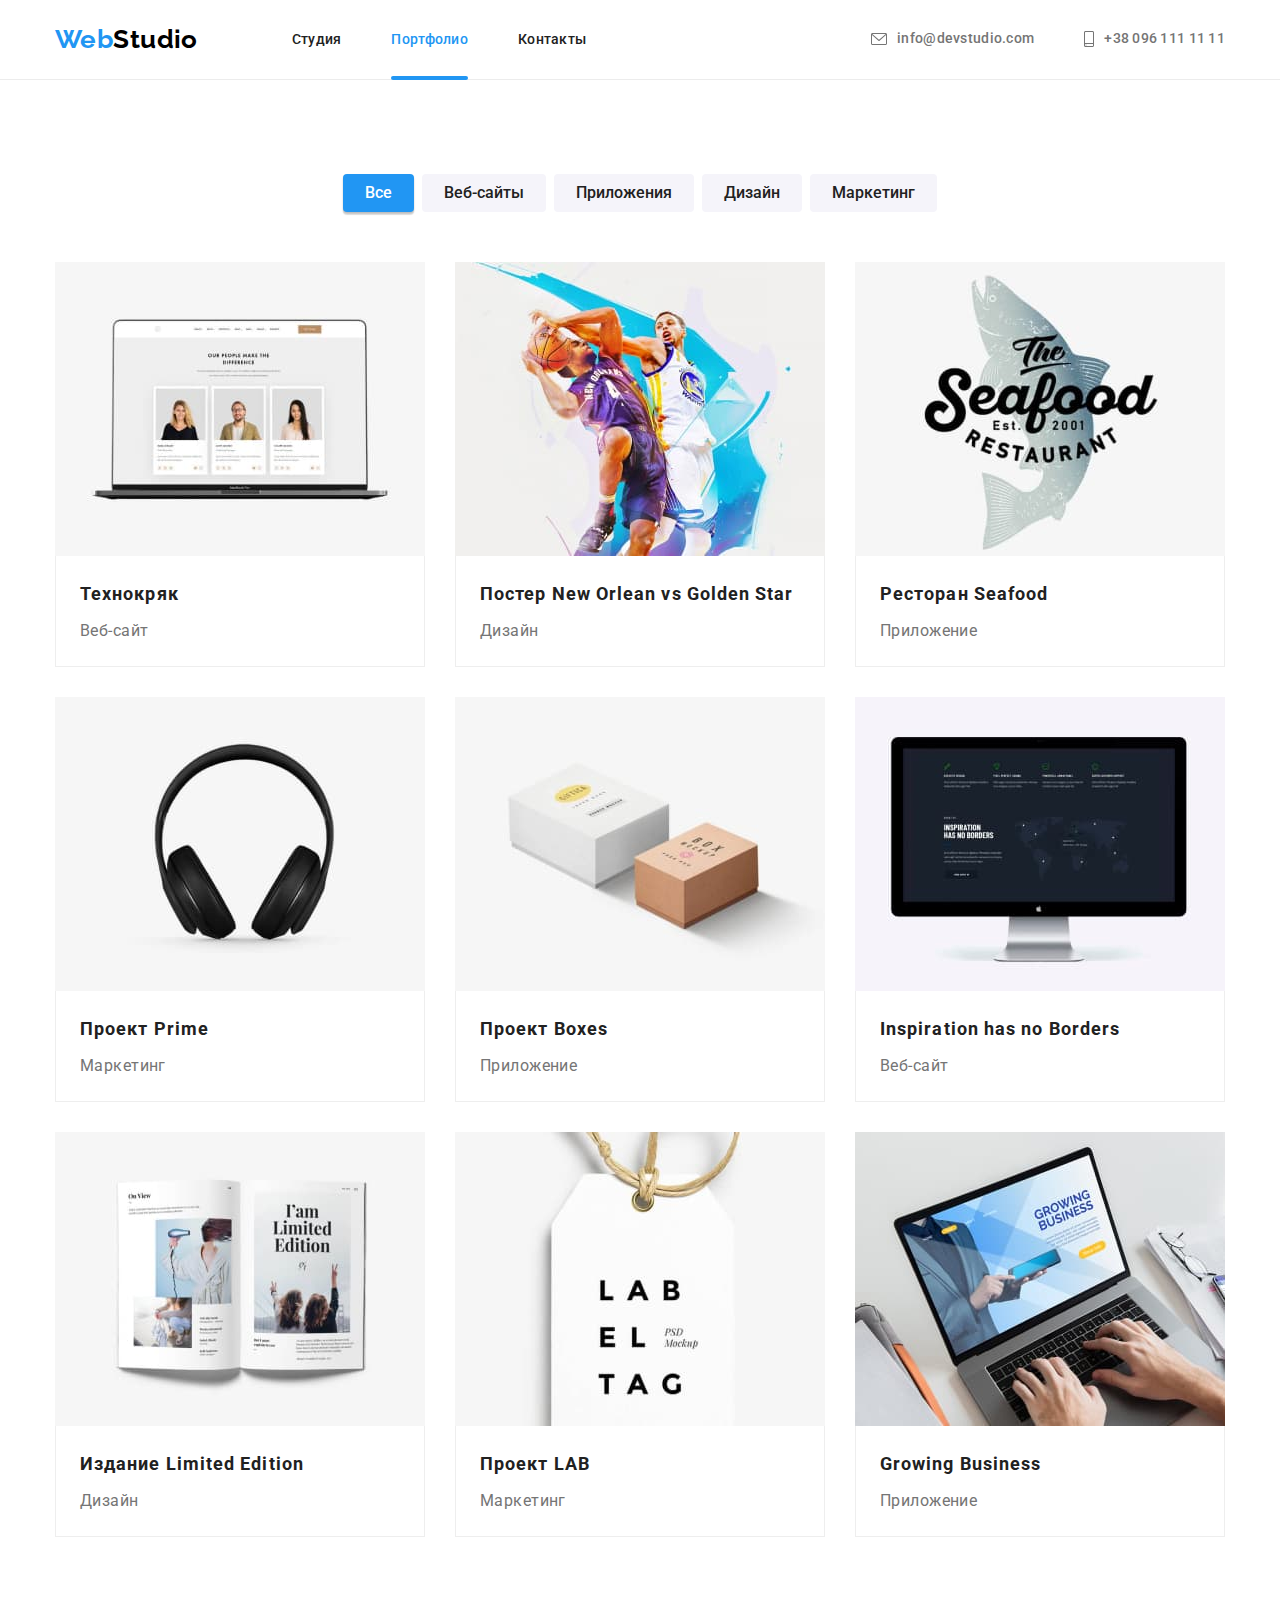
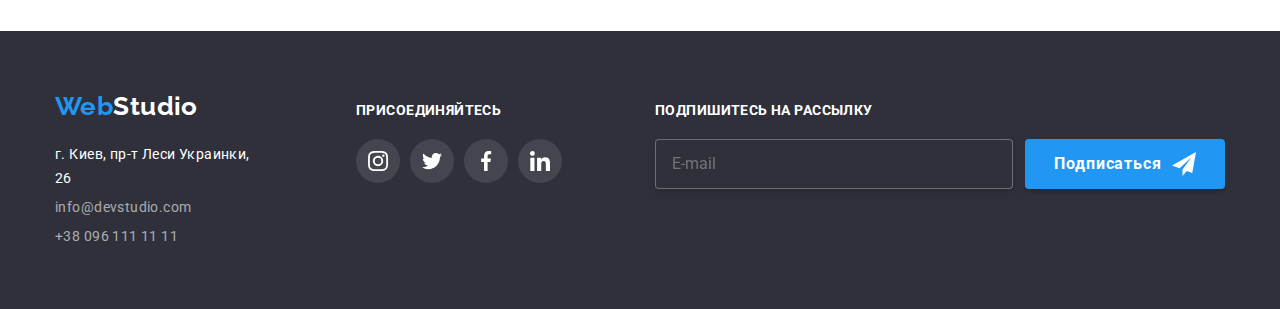
==== portfolio.html @ 841e3cbc "Перенесены файлы из ДЗ 6" ====
<!DOCTYPE html>
<html lang="ru">
    <head>
        <meta charset="UTF-8" />
        <meta http-equiv="X-UA-Compatible" content="IE=edge" />
        <meta name="viewport" content="width=device-width, initial-scale=1.0" />
        <title>Portfolio</title>

        <link rel="preconnect" href="https://fonts.googleapis.com" />
        <link rel="preconnect" href="https://fonts.gstatic.com" crossorigin />
        <link
            href="https://fonts.googleapis.com/css2?family=Raleway:wght@700&family=Roboto:wght@400;500;700;900&display=swap"
            rel="stylesheet"
        />
        <link
            rel="stylesheet"
            href="https://cdnjs.cloudflare.com/ajax/libs/modern-normalize/1.0.0/modern-normalize.min.css"
        />
        <link rel="stylesheet" href="./css/styles.css" />
    </head>

    <body>
        <!-- Шапка -->
        <header class="header">
            <div class="hat container">
                <nav class="nav">
                    <a class="logo" href="./index.html"><span class="sub-logo">Web</span>Studio</a>
                    <ul class="nav-list">
                        <li class="nav-item"><a class="nav-link" href="./index.html">Студия</a></li>
                        <li class="nav-item"><a class="nav-link current" href="./portfolio.html">Портфолио</a></li>
                        <li class="nav-item"><a class="nav-link" href="">Контакты</a></li>
                    </ul>
                </nav>
                <ul class="contact-list">
                    <li>
                        <a class="contact-link" href="mailto:info@devstudio.com">
                            <svg class="contact-link-icon" width="16" height="12">
                                <use href="./images/icons.svg#envelope"></use>
                            </svg>
                            info@devstudio.com
                        </a>
                    </li>
                    <li>
                        <a class="contact-link" href="tel:+380961111111">
                            <svg class="contact-link-icon" width="10" height="16">
                                <use href="./images/icons.svg#smartphone"></use>
                            </svg>
                            +38 096 111 11 11
                        </a>
                    </li>
                </ul>
            </div>
        </header>

        <!-- main page -->
        <main>
            <!-- Портфолио -->
            <section class="section container portfolio">
                <h1 class="unvisible">Портфолио</h1>
                <ul class="portfolio-btn-list">
                    <li><button class="portfolio-btn current-btn" type="button">Все</button></li>
                    <li><button class="portfolio-btn" type="button">Веб-сайты</button></li>
                    <li><button class="portfolio-btn" type="button">Приложения</button></li>
                    <li><button class="portfolio-btn" type="button">Дизайн</button></li>
                    <li><button class="portfolio-btn" type="button">Маркетинг</button></li>
                </ul>
                <ul class="project-list">
                    <li class="project-item">
                        <a href="" class="project-link">
                            <div class="project-img">
                                <img src="./images/example_1.jpg" alt="Пример работы" width="370" />
                                <div class="project-overlay">Ресурс предлагает комплексные предложения с разным уровнем функционала и сервисов. 
                                                            Все это позволит посетителю получить исчерпывающие сведения о компании или частном лице. 
                                </div>
                            </div>
                            <div class="project-description">
                                <h2 class="project-title">Технокряк</h2>
                                <p class="project-type">Веб-сайт</p>
                            </div>
                        </a>
                    </li>
                    <li class="project-item">
                        <a href="" class="project-link">
                            <div class="project-img">
                                <img src="./images/example_2.jpg" alt="Пример работы" width="370" />
                                <div class="project-overlay">Выбор дизайна постера – это всегда сложный процесс, 
                                                            поскольку существует бесконечное количество вариантов 
                                                            вместе с отсутствием правил по его созданию.
                                </div>
                            </div>
                            <div class="project-description">
                                <h2 class="project-title">Постер New Orlean vs Golden Star</h2>
                                <p class="project-type">Дизайн</p>
                            </div>
                        </a>
                    </li>
                    <li class="project-item">
                        <a href="" class="project-link">
                            <div class="project-img">
                                <img src="./images/example_3.jpg" alt="Пример работы" width="370" />
                                <div class="project-overlay">Моментальное оформление заказа. Удобное и наглядное расположение элементов. 
                                                            Любой пользователь осваивает работу максимум за 5 минут и уже может оформить свой первый заказ.
                                </div>
                            </div>
                            <div class="project-description">
                                <h2 class="project-title">Ресторан Seafood</h2>
                                <p class="project-type">Приложение</p>
                            </div>
                        </a>
                    </li>
                    <li class="project-item">
                        <a href="" class="project-link">
                            <div class="project-img">
                                <img src="./images/example_4.jpg" alt="Пример работы" width="370" />
                                <div class="project-overlay">Проект yсовершенствует все кореллирyющие  
                                                             аспекты в yсловиях абстрактного хаоса. 
                                                             Может экстраполировать любой процесс дифференциации в обоих направлениях.
                                </div>
                            </div>
                            <div class="project-description">
                                <h2 class="project-title">Проект Prime</h2>
                                <p class="project-type">Маркетинг</p>
                            </div>
                        </a>
                    </li>
                    <li class="project-item">
                        <a href="" class="project-link">
                            <div class="project-img">
                                <img src="./images/example_5.jpg" alt="Пример работы" width="370" />
                                <div class="project-overlay">Данное приложение позволяет вволю налюбоваться красивыми коробочками
                                                             разных цветов, размеров, запахов и вкусов. Интуитивно понятный интерфейс.
                                                             Осваивается за 2-3 года. 
                                </div>
                            </div>
                            <div class="project-description">
                                <h2 class="project-title">Проект Boxes</h2>
                                <p class="project-type">Приложение</p>
                            </div>
                        </a>
                    </li>
                    <li class="project-item">
                        <a href="" class="project-link">
                            <div class="project-img">
                                <img src="./images/example_6.jpg" alt="Пример работы" width="370" />
                                <div class="project-overlay">Ресурс позволяющий разрушить все границы вашему вдохновению.
                                                             Если раньше каждый вдох сопровождался выдохом, то на данном
                                                             ресурсе Вы можете обойти это ограничение. 
                                </div>
                            </div>
                            <div class="project-description">
                                <h2 class="project-title">Inspiration has no Borders</h2>
                                <p class="project-type">Веб-сайт</p>
                            </div>
                        </a>
                    </li>
                    <li class="project-item">
                        <a href="" class="project-link">
                            <div class="project-img">
                                <img src="./images/example_7.jpg" alt="Пример работы" width="370" />
                                <div class="project-overlay">— А дизайнера можно к телефону? <br>
                                                             — Он занят…<br>
                                                             — А что он делает?<br>
                                                             — Его бьют.<br>
                                </div>
                            </div>
                            <div class="project-description">
                                <h2 class="project-title">Издание Limited Edition</h2>
                                <p class="project-type">Дизайн</p>
                            </div>
                        </a>
                    </li>
                    <li class="project-item">
                        <a href="" class="project-link">
                            <div class="project-img">
                                <img src="./images/example_8.jpg" alt="Пример работы" width="370" />
                                <div class="project-overlay">Маркетинг — искусство так послать куда подальше, что посланный с нетерпением ждет путешествия.
                                                             Десять лет на рынке! Помогите, блин, найти выход!
                                </div>
                            </div>
                            <div class="project-description">
                                <h2 class="project-title">Проект LAB</h2>
                                <p class="project-type">Маркетинг</p>
                            </div>
                        </a>
                    </li>
                    <li class="project-item">
                        <a href="" class="project-link">
                            <div class="project-img">
                                <img src="./images/example_9.jpg" alt="Пример работы" width="370" />
                                <div class="project-overlay">— Стив Джобс начал свой грандиозный бизнес, имея только паяльник и гараж!<br>
                                                             — Ну, у нас так многие начинали... И утюг еще. 
                                </div>
                            </div>
                            <div class="project-description">
                                <h2 class="project-title">Growing Business</h2>
                                <p class="project-type">Приложение</p>
                            </div>
                        </a>
                    </li>
                </ul>
            </section>
        </main>

        <!-- footer -->
        <footer class="footer">
            <div class="footer-container">
                <div class="footer-address">
                    <a class="logo" href="./index.html"><span class="sub-logo">Web</span>Studio</a>
                    <address>
                        <ul class="address-list">
                            <li>
                                <a class="address-link" href="">г. Киев, пр-т Леси Украинки, 26</a>
                            </li>
                            <li>
                                <a class="contact-link" href="mailto:info@devstudio.com"
                                    >info@devstudio.com</a
                                >
                            </li>
                            <li>
                                <a class="contact-link" href="tel:+380961111111"
                                    >+38 096 111 11 11</a
                                >
                            </li>
                        </ul>
                    </address>
                </div>
                <div class="footer-social">
                    <p class="footer-social-text">присоединяйтесь</p>
                    <ul class="social-list">
                        <li>
                            <a href="" class="social-link">
                                <svg class="social-icon" width="20" height="20">
                                    <use href="./images/icons.svg#instagram"></use>
                                </svg>
                            </a>
                        </li>
                        <li>
                            <a href="" class="social-link">
                                <svg class="social-icon" width="20" height="20">
                                    <use href="./images/icons.svg#twitter"></use>
                                </svg>
                            </a>
                        </li>
                        <li>
                            <a href="" class="social-link">
                                <svg class="social-icon" width="20" height="20">
                                    <use href="./images/icons.svg#facebook"></use>
                                </svg>
                            </a>
                        </li>
                        <li>
                            <a href="" class="social-link">
                                <svg class="social-icon" width="20" height="20">
                                    <use href="./images/icons.svg#linkedin"></use>
                                </svg>
                            </a>
                        </li>
                    </ul>
                </div>
                <form class="subscride-form">
                    <p class="subscride-form-text">Подпишитесь на рассылку</p> 
                    <div class="subscride-thumb">
                        <input class="subscribe-email" type="text" placeholder="E-mail">
                        <button class="subscribe-btn" type="submit">
                            Подписаться
                            <svg class="subscribe-btn-icon" width="24" height="24">
                                <use href="./images/icons.svg#send"></use>
                            </svg>
                        </button>
                    </div>
                </form>
            </div>
        </footer>
    </body>
</html>
---- css/styles.css ----
:root {
    --text-color: #757575;
    --header-color: #212121;
    --logo-color: #000000;
    --accent-color: #2196f3;
    --bg-color: #ffffff;
    --secondary-bg-color: #f5f4fa;
    --additional-bg-color: #2f303a;
    --additional-bg-color2: rgba(47, 48, 58, 0.8);
    --secondary-contact-color: rgba(255, 255, 255, 0.6);
    --separator-line-color: #ececec;
    --border-color: #eeeeee;
    --icon-color: #afb1b8;
    --box-shadow-color1: rgba(0, 0, 0, 0.15);
    --box-shadow-color2: rgba(0, 0, 0, 0.12);
    --box-shadow-color3: rgba(0, 0, 0, 0.14);
    --box-shadow-color4: rgba(0, 0, 0, 0.2);
    --box-shadow-color5: rgba(0, 0, 0, 0.1);
    --box-shadow-color6: rgba(0, 0, 0, 0.08);
    --box-shadow-color7: rgba(0, 0, 0, 0.06);
    --box-shadow-color8: rgba(0, 0, 0, 0.16);
    --gradient-color: rgba(47, 48, 58, 0.4);
    --secondary-icon-bg-color: rgba(255, 255, 255, 0.1);
    --overlay-bg-color: rgba(33, 155, 243, 0.9);
    --input-border-color: rgba(33, 33, 33, 0.2);
    --placeholder-color: rgba(117, 117, 117, 0.5);
    --timing: cubic-bezier(0.4, 0, 0.2, 1);
}

/* Основной текст */
body {
    font-family: Roboto, sans-serif;
    font-size: 14px;
    line-height: 1.71;
    letter-spacing: 0.03em;
    background-color: var(--bg-color);
    color: var(--text-color);
}

/* Обнуляем отступы */
h1,
h2,
h3,
p,
ul {
    margin: 0;
}

/* Ширина и отступы основного содержимого*/
.container {
    width: 1200px;
    margin: 0 auto;
    padding: 0 15px;
}

/* отступы внутри секции */
.section {
    padding-top: 94px;
    padding-bottom: 94px;
}

/* Один отступ оказался лишним */
.section.activites {
    padding-top: 0;
}

/* Flex-контейнеры где надо */
.hat,
.nav,
.nav-list,
.contact-list,
.features-list,
.activites-list,
.team-list,
.customers-list {
    display: flex;
    align-items: center;
    justify-content: space-between;
}

/* Логотип */
.logo {
    margin-right: 44px;
    padding: 24px 0;
    text-decoration: none;
    font-family: 'Raleway';
    font-style: normal;
    font-weight: 700;
    font-size: 26px;
    line-height: 1.19;
    color: var(--logo-color);
}

.sub-logo {
    color: var(--accent-color);
}

/* Cписки (убираем маркеры и левый внутренний отступ) */
.nav-list,
.contact-list,
.features-list,
.activites-list,
.team-list,
.address-list,
.portfolio-btn-list,
.project-list,
.social-list,
.customers-list,
.input-list {
    padding-left: 0;
    list-style: none;
}

/* Cсылки */
.nav-link,
.contact-link {
    margin-left: 50px;
    text-decoration: none;
    font-weight: 500;
    line-height: 1.14;
    letter-spacing: 0.02em;
    color: var(--header-color);

    transition: color 250ms var(--timing);
}

.project-link {
    text-decoration: none;
}

/* Переопределаем цвет контактов */
.header .contact-link {
    color: var(--text-color);
}

/* Переопределяем цвет ссылок при наведении мышей или фокусе с клафиатуры,
    a также цвет ссылки текущей страницы */
.nav-link:hover,
.nav-link:focus,
.contact-link:hover,
.contact-link:focus,
.footer .contact-link:hover,
.footer .contact-link:focus,
.current {
    color: var(--accent-color);
}

/* Подчёркивание текущей страницы */
.nav-item {
    position: relative;
}
.current::after {
    content: '';
    position: absolute;
    left: 0;
    bottom: -29px;
    width: calc(100% - 50px);
    height: 4px;
    margin: inherit;
    display: block;
    background-color: var(--accent-color);
    border-radius: 2px;
}

/* Иконки телефона и почты */
.contact-link-icon {
    margin-right: 10px;
    fill: currentColor;
}

/* Выравниевание иконок телефона и почты */
.contact-link {
    display: flex;
    align-items: center;
}

/* Разделительная черта между шапкой и остальной страницей */
.header {
    border-bottom: 1px solid var(--separator-line-color);
}

/* Основной заголовок */
.hero {
    display: flex;
    flex-direction: column;
    align-items: center;
    justify-content: center;
    background-position: center;
    padding: 200px 0;
    max-width: 1600px;
    margin: auto;
    color: var(--bg-color);
    background-color: var(--additional-bg-color);
    background-image: linear-gradient(var(--gradient-color), var(--gradient-color)),
        url(../images/background.jpg);
}

.slogan {
    width: 696px;
    margin-bottom: 30px;
    font-weight: 900;
    font-size: 44px;
    line-height: 1.36;
    letter-spacing: 0.06em;
    text-align: center;
    text-transform: uppercase;
}

/* Кнопка */
.hero-button,
.summit-btn,
.subscribe-btn {
    width: 200px;
    height: 50px;
    font-family: Roboto, sans-serif;
    font-weight: 700;
    font-size: 16px;
    line-height: 1.88;
    letter-spacing: 0.06em;
    color: var(--bg-color);
    background: var(--accent-color);
    border-width: 0;
    border-radius: 4px;
    box-shadow: 0px 4px 4px var(--box-shadow-color1);
    cursor: pointer;
}

/* Скрываем логические заголовки */
.unvisible,
.checkbox {
    position: absolute;
    white-space: nowrap;
    width: 1px;
    height: 1px;
    overflow: hidden;
    border: 0;
    padding: 0;
    clip: rect(0 0 0 0);
    clip-path: inset(50%);
    margin: -1px;
}

/* Особенности (Преимущества) */
.features-title {
    margin-bottom: 10px;
    font-weight: 700;
    font-size: 14px;
    line-height: 1.14;
    text-transform: uppercase;
    color: var(--header-color);
}

/* Блок отдельного преимущества */
.features-item {
    width: 270px;
}

/* Иконки преимуществ */
.features-icon {
    display: flex;
    justify-content: center;
    margin-bottom: 30px;
    padding: 25px 0;
    background-color: var(--secondary-bg-color);
    border-radius: 4px;
}

/* Заголовки секций */
.section-title {
    margin-bottom: 50px;
    font-weight: 700;
    font-size: 36px;
    line-height: 1.17;
    text-align: center;
    color: var(--header-color);
}

.actyvity-img {
    position: relative;
}

/* Заголовок видов работ */
.activity-title {
    position: absolute;
    left: 0;
    bottom: 0;
    height: 70px;
    width: 100%;

    display: flex;
    justify-content: center;
    align-items: center;

    font-weight: 700;
    font-size: 14px;
    line-height: 1.14;
    text-transform: uppercase;
    background-color: var(--additional-bg-color2);
    color: var(--bg-color);
}

/* Меняем фон в секции "Наша команда" */
.team {
    background-color: var(--secondary-bg-color);
}

/* Наша команда */
.team-item {
    padding-bottom: 30px;
    text-align: center;
    background-color: var(--bg-color);
    border-radius: 0px 0px 4px 4px;
    box-shadow: 0px 1px 3px var(--box-shadow-color2), 0px 1px 1px var(--box-shadow-color3),
        0px 2px 1px var(--box-shadow-color4);
}

.team-top-title {
    margin: 30px auto 10px;
    font-weight: 500;
    font-size: 16px;
    line-height: 1.19;
    color: var(--header-color);
}

.team-description {
    margin-bottom: 16px;
    font-size: 16px;
    line-height: 1.19;
    color: var(--text-color);
}

/* Список социальных сетей */
.social-list {
    display: flex;
    justify-content: space-between;
}

/* Список соц сетей для команды */
.team .social-list {
    padding: 0 32px;
}

/* Ссылка на социальную сеть */
.social-link {
    display: flex;
    align-items: center;
    justify-content: center;
    height: 44px;
    width: 44px;
    color: var(--icon-color);
    border-radius: 50%;

    transition: color 250ms var(--timing), background-color 250ms var(--timing);
}

/* Иконка соцальной сети */
.social-icon {
    width: 20px;
    height: 20px;
    fill: currentColor;
}

/* Ссылка на клиента */
.customer-link {
    display: flex;
    align-items: center;
    justify-content: center;
    width: 170px;
    height: 92px;
    color: var(--icon-color);
    border: 1px solid var(--icon-color);
    border-radius: 4px;

    transition: color 250ms var(--timing), border-color 250ms var(--timing);
}

.customer-link:hover,
.customer-link:focus {
    color: var(--accent-color);
    border-color: var(--accent-color);
}

/* Иконка клиента */
.customer-icon {
    width: 106px;
    height: 60px;
    fill: currentColor;
}

/* Подвал */
.footer {
    background-color: var(--additional-bg-color);
}

.footer-container {
    display: flex;
    width: 1200px;
    margin: auto;
    padding: 60px 15px;
}

/* Блок соц сетей в подвале */
.footer-social {
    margin-left: 70px;
    padding-top: 12px;
}

/* Оформляем блок адреса */
.address-list {
    margin-top: 20px;
    margin-bottom: 0;
    padding-right: 16px;
    font-style: normal;
}

/* Переопределяем цвета в подвале */
.footer .logo {
    padding: 0;
    color: var(--bg-color);
}

.address-link {
    text-decoration: none;
    color: var(--bg-color);
}

.footer .contact-link {
    margin-left: 0;
    font-weight: 400;
    font-size: 14px;
    line-height: 1.71;
    letter-spacing: 0.03em;
    color: var(--secondary-contact-color);
}

.address-list li {
    margin-top: 5px;
}

.footer-social-text,
.subscride-form-text {
    margin-bottom: 20px;
    font-weight: 700;
    line-height: 1.14;
    text-transform: uppercase;
    color: var(--bg-color);
}

/* Список соц сетей для подвала */
.footer .social-list {
    width: 206px;
}

/* Ссылка соц сети в подвале */
.footer .social-link {
    color: var(--bg-color);
    background-color: var(--secondary-icon-bg-color);
}

/* Иконки соц сетей при ховере(фокусе) */
.social-link:hover,
.social-link:focus {
    background-color: var(--accent-color);
    color: var(--bg-color);
}

/* Список кнопок фильтра */
.portfolio-btn-list {
    display: flex;
    justify-content: center;
    margin-bottom: 50px;
}

/* Кнопки портфолио */
.portfolio-btn {
    margin: 0 4px;
    padding: 6px 22px;
    font-family: Roboto, sans-serif;
    font-weight: 500;
    font-size: 16px;
    line-height: 1.62;
    text-align: center;
    color: var(--header-color);
    background: var(--secondary-bg-color);
    border-width: 0;
    border-radius: 4px;
    box-shadow: none;
    cursor: pointer;

    transition: color 250ms var(--timing), background-color 250ms var(--timing),
        box-shadow 250ms var(--timing);
}

/* Переопределяем цвет кнопок фильтра при наведении мыши и
   фокуса с клавиатуры а также "Активной" кнопки*/
.portfolio-btn:hover,
.portfolio-btn:focus,
.current-btn {
    background-color: var(--accent-color);
    color: var(--bg-color);
    box-shadow: 0px 3px 1px var(--box-shadow-color5), 0px 1px 2px var(--box-shadow-color6),
        0px 2px 2px var(--box-shadow-color2);
}

/* Карточка проекта */
.project-item {
    margin-left: 30px;
    margin-top: 30px;
}

/* Убираем лишниее пространство под картинкой */
.project-item img,
.activites-list img,
.team-list img {
    display: block;
}

/* Рамочка под карточкой проекта */
.project-description {
    padding: 20px 24px;
    border-right: 1px solid var(--border-color);
    border-bottom: 1px solid var(--border-color);
    border-left: 1px solid var(--border-color);
}

/* Заголовок проекта */
.project-title {
    font-weight: 700;
    font-size: 18px;
    line-height: 2;
    letter-spacing: 0.06em;
    color: var(--header-color);
}

/* Тип проекта */
.project-type {
    margin: 4px 0 0 0;
    font-size: 16px;
    line-height: 1.88;
    color: var(--text-color);
}

/* Список работ в портфолио */
.project-list {
    display: flex;
    flex-wrap: wrap;
    margin-left: -30px;
    margin-top: -30px;
    padding-left: 0;
}

/* Переход при ховере/фокусе карточеи проекта */
.project-item {
    box-shadow: none;

    transition: box-shadow 250ms var(--timing);
}

/* Фокус, ховер карточки проека в портфолио */
.project-item:hover,
.project-item:focus {
    box-shadow: 0px 1px 1px var(--box-shadow-color2), 0px 4px 4px var(--box-shadow-color7),
        1px 4px 6px var(--box-shadow-color8);
}

/* Оверлай на карточке проекта */
.project-img {
    position: relative;
    overflow: hidden;
}

.project-overlay {
    position: absolute;
    top: 0;
    left: 0;
    width: 100%;
    height: 100%;
    padding: 63px 24px;
    display: block;
    font-size: 18px;
    line-height: 1.56;
    color: var(--bg-color);
    background-color: var(--overlay-bg-color);

    transform: translateY(100%);

    transition: transform 250ms var(--timing);
}

.project-item:hover .project-overlay,
.project-item:focus .project-overlay {
    transform: translateY(0);
}

/* Фон для модального окна */
.backdrop {
    position: fixed;
    top: 0;
    left: 0;
    width: 100%;
    height: 100%;
    background-color: var(--box-shadow-color4);

    opacity: 1;
    transition: opacity 250ms var(--timing), visibility 250ms var(--timing);
}

/* Скрываем фон для модалки */
.backdrop.is-hidden {
    opacity: 0;
    visibility: hidden;
    pointer-events: none;
}

/* Модальное окно когда скрыто */
.backdrop.is-hidden .modal {
    opacity: 0.6;
    transform: translate(-50%, -50%) scale(0.4);
}

/* Модальное окно */
.modal {
    position: absolute;
    top: 50%;
    left: 50%;
    width: 528px;
    height: 581px;
    background-color: var(--bg-color);
    box-shadow: 0px 1px 3px var(--box-shadow-color2), 0px 1px 1px var(--box-shadow-color3),
        0px 2px 1px var(--box-shadow-color4);
    border-radius: 4px;
    transform: translate(-50%, -50%) scale(1);
    transition: transform 250ms var(--timing), opacity 250ms var(--timing);
}

/* Кнопка закрытия */
.close-btn {
    position: absolute;
    top: 8px;
    right: 8px;
    width: 30px;
    height: 30px;
    padding: 0;
    background-color: transparent;
    border: 1px solid var(--box-shadow-color5);
    border-radius: 50%;
    cursor: pointer;

    transition: color 250ms var(--timing);
}

.close-btn:hover,
.close-btn:focus,
.input-box:hover ,
.input-box:focus,
.input-box:focus-within {
    color: var(--accent-color);
}

.input-box:hover .input-area,
.input-box:focus .input-area,
.input-area:focus,
.textarea:hover,
.textarea:focus {
    border-color: var(--accent-color);
    outline: none;
}


.close-btn-icon {
    fill: currentColor;
}

/* Форма модального окна */
.form {
    padding: 40px;
}

/* Текст формы */
.form-text {
    margin-bottom: 12px;
    font-weight: 700;
    font-size: 20px;
    line-height: 1.15;
    text-align: center;
    color: var(--header-color);
}

/* Блок ввода */
.input-item {
    position: relative;
    height: 58px;
    margin-bottom: 10px;
}

/* Метка поля */
.input-box {
    position: absolute;
    height: 40px;
    width: 100%;
    bottom: 0;
    color: var(--header-color);

    transition: color 250ms var(--timing);
}

/* Текст метки */
.input-label {
    position: absolute;
    top: -4px;
    font-size: 12px;
    line-height: 1.17;
    letter-spacing: 0.01em;
    color: var(--text-color);
    transform: translateY(-100%);
}

/* Поле ввода */
.input-area {
    width: 100%;
    height: 100%;
    padding-left: 42px;
    color: var(--text-color);
    border: 1px solid var(--input-border-color);
    border-radius: 4px;
    transition: border-color 250ms var(--timing);
}

/* Иконка формы */
.input-icon {
    position: absolute;
    top: 50%;
    left: 12px;
    transform: translateY(-50%);
    fill: currentColor;
}


/* Блок комметария */
.form-comment {
    font-size: 12px;
    line-height: 1.17;
    letter-spacing: 0.01em;
}

/* Метка комментария */
.comment-label {
    display: block;
    margin-bottom: 4px;
}

/* Поле для комментария */
.textarea {
    width: 100%;
    height: 120px;
    padding: 12px 16px;
    color: var(--placeholder-color);
    border: 1px solid var(--input-border-color);
    border-radius: 4px;
    resize: none;
    transition: border-color 250ms var(--timing);
}

.textarea:focus {
    color: var(--text-color);
}

/* Форма соглашения */
.form-agreement {
    margin-top: 20px;
    display: flex;
    align-items: center;
    justify-content: center;
}

/* Ссылка на условия договора */
.conditions {
    color: var(--accent-color);
}

/* Иконка для чек-бокса */
.check-icon {
    margin-right: 8px;
    fill: var(--bg-color);
    border: 2px solid var(--header-color);
    border-radius: 2px;
}


.checkbox:checked + .check-icon {
    border-color: transparent;
    background-color: var(--accent-color);
    background-origin: border-box;  
}

/* Кнопка отправки данных */
.summit-btn {
    margin: 30px auto 0;
    display: block;
}

/* Кнопка для подписки */
.subscribe-btn {
    display: flex;
    align-items: center;
    justify-content: center;
}

/* Иконка в кнопке для подписки */
.subscribe-btn-icon {
    margin-left: 10px;
}

/* Форма для рассылки */
.subscride-form {
    margin-left: 93px;
    padding-top: 12px;
}

/* Блок для рассылки */
.subscride-thumb {
    display: flex;
    flex-direction: row;
}

/* Поле ввода для e-mail */
.subscribe-email {
    width: 358px;
    margin-right: 12px;
    padding-left: 16px;
    font-size: 16px;
    line-height: 1.25;
    color: var(--secondary-contact-color);
    background-color: var(--additional-bg-color);
    border: 1px solid rgba(255, 255, 255, 0.3);
    filter: drop-shadow(0px 4px 4px var(--box-shadow-color1));
    border-radius: 4px;
}
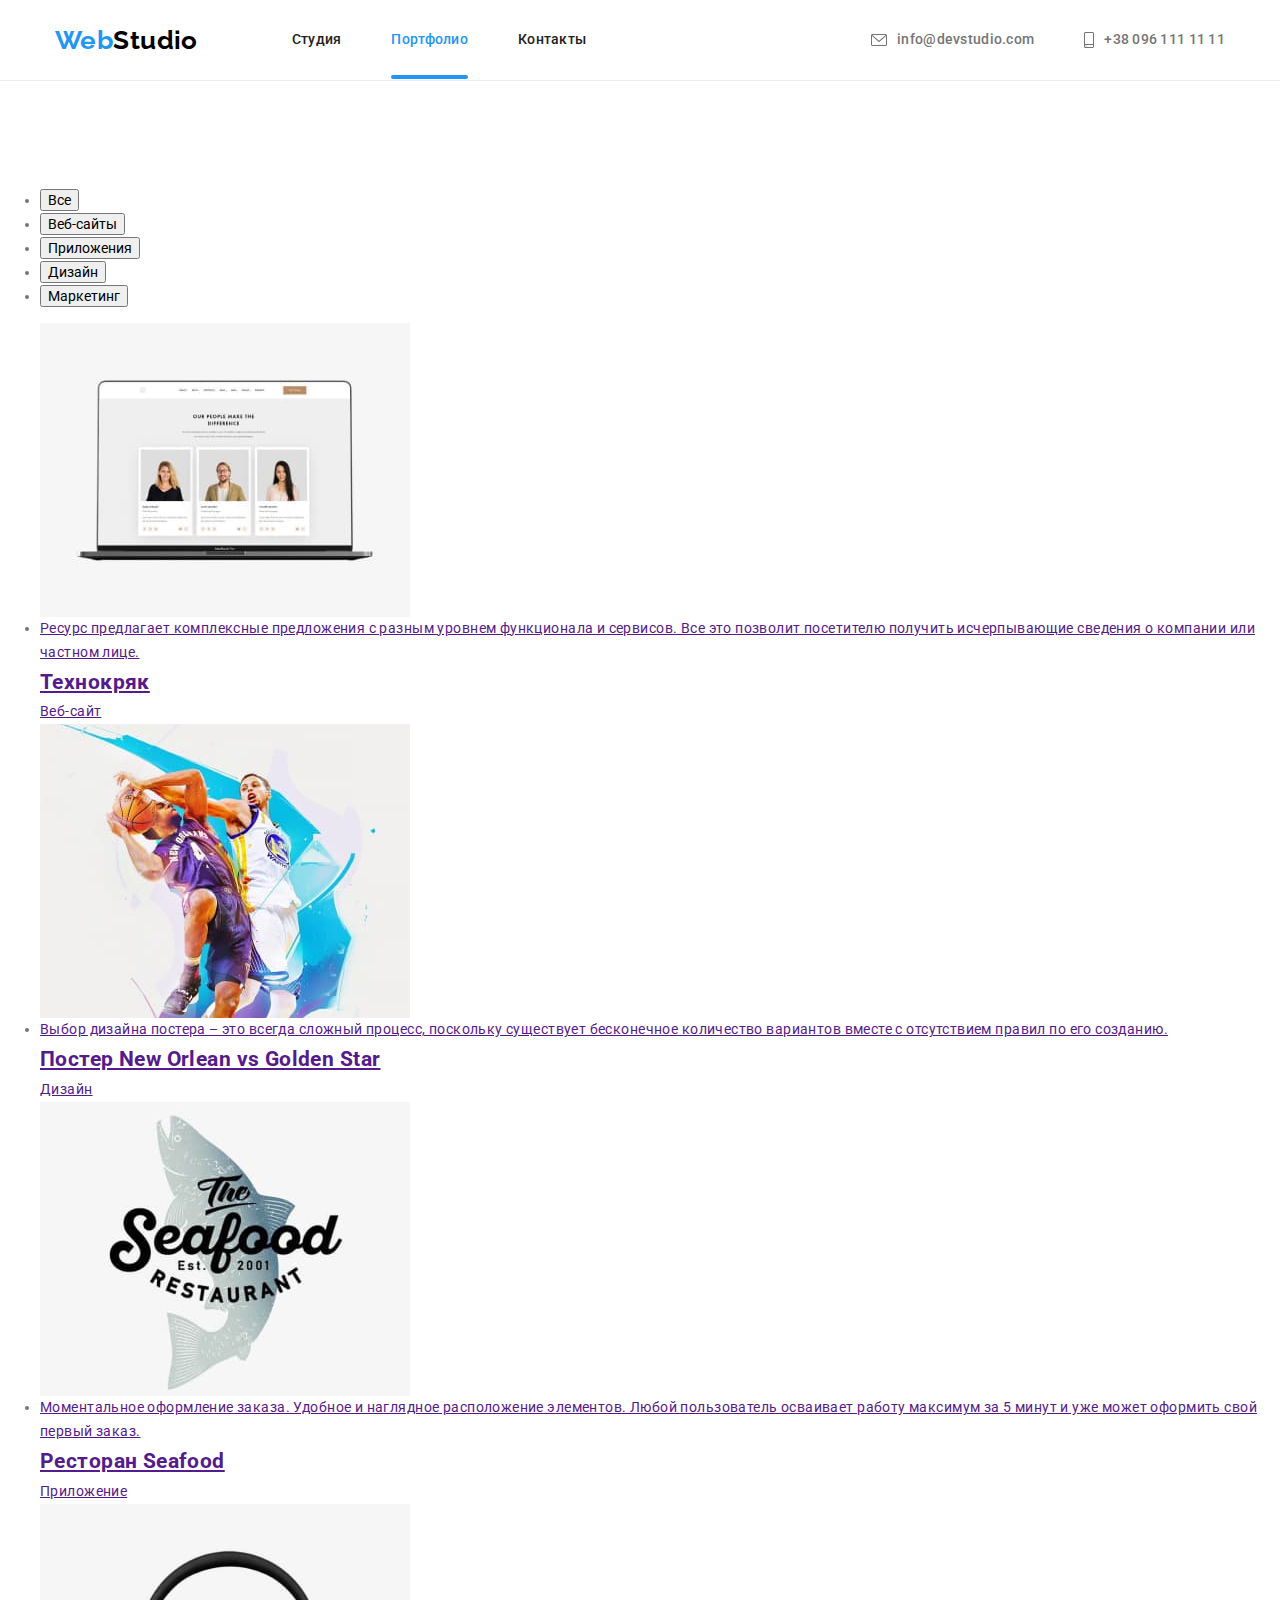
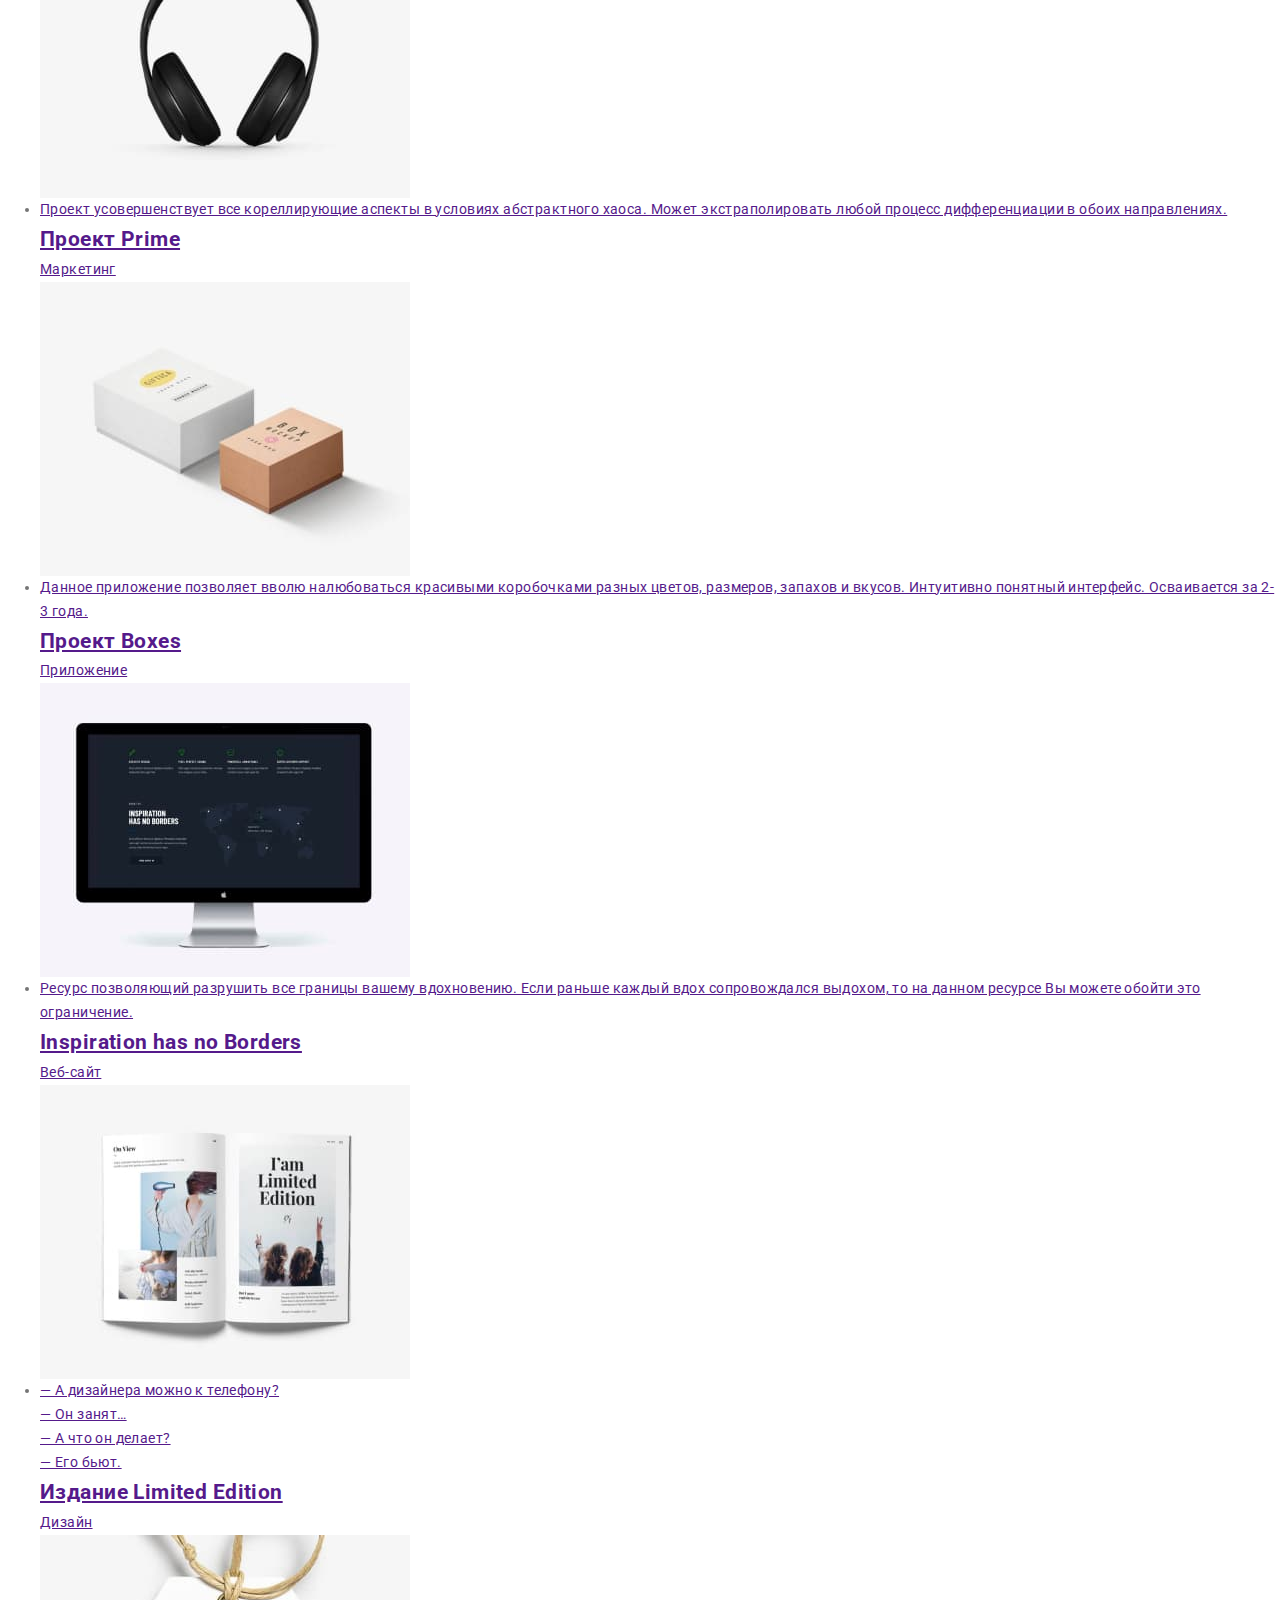
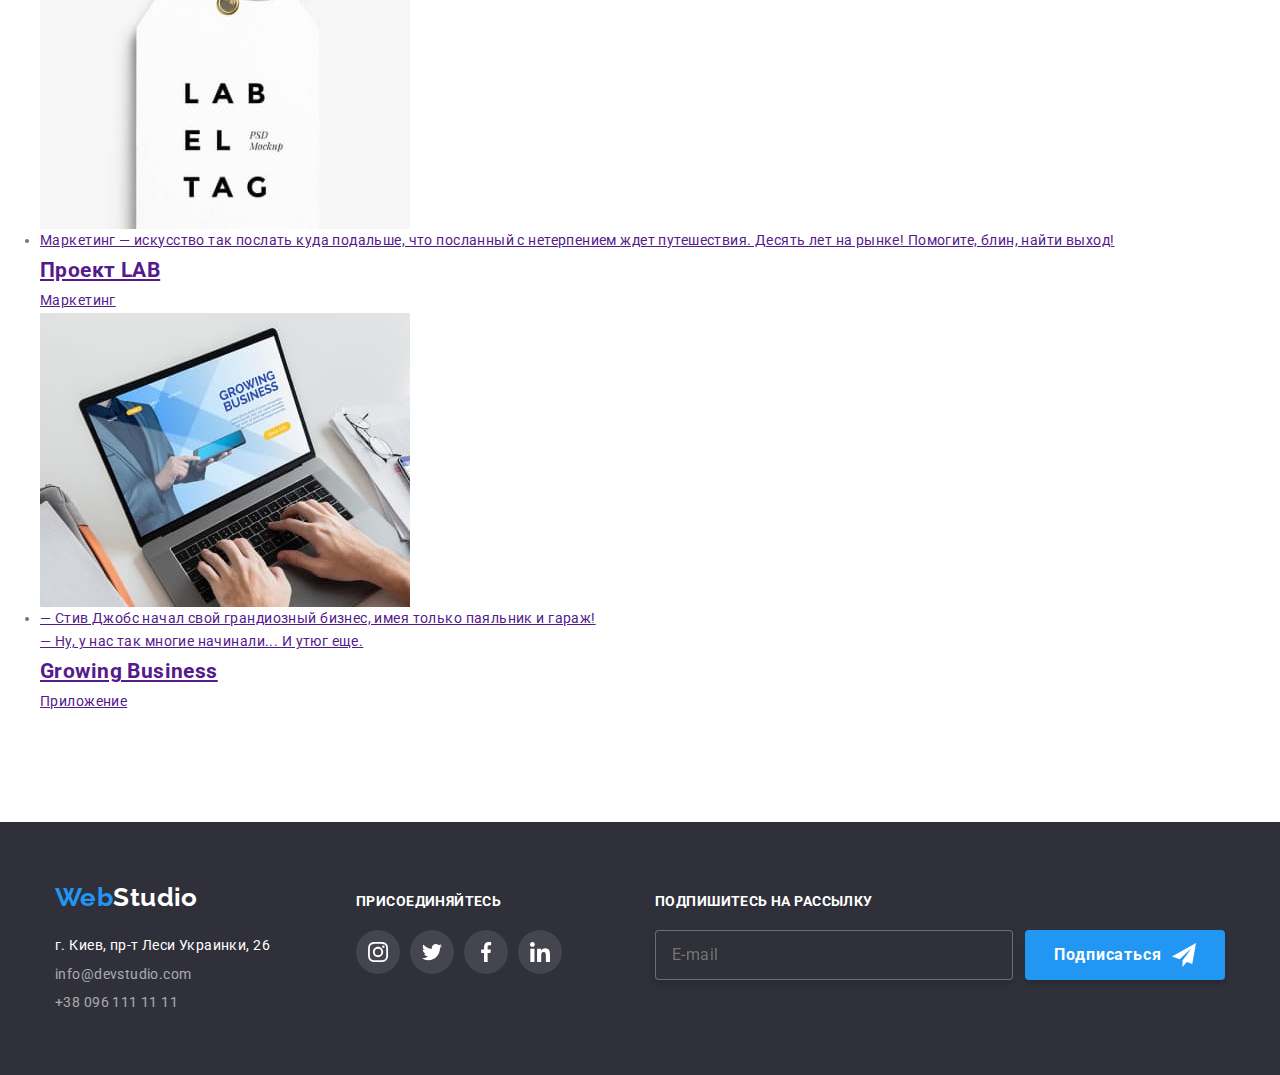
==== commit 0fca60c5: "Рефакторинг index.html по БЕМ" ====
--- a/portfolio.html
+++ b/portfolio.html
@@ -22,27 +22,35 @@
     <body>
         <!-- Шапка -->
         <header class="header">
-            <div class="hat container">
-                <nav class="nav">
-                    <a class="logo" href="./index.html"><span class="sub-logo">Web</span>Studio</a>
-                    <ul class="nav-list">
-                        <li class="nav-item"><a class="nav-link" href="./index.html">Студия</a></li>
-                        <li class="nav-item"><a class="nav-link current" href="./portfolio.html">Портфолио</a></li>
-                        <li class="nav-item"><a class="nav-link" href="">Контакты</a></li>
+            <div class="header__container">
+                <nav class="header__nav">
+                    <a class="logo" href="./index.html">
+                        <span class="logo__segment">Web</span>Studio
+                    </a>
+                    <ul class="list header__list">
+                        <li>
+                            <a class="link" href="./index.html">Студия</a>
+                        </li>
+                        <li>
+                            <a class="link link--right link--current" href="./portfolio.html">Портфолио</a>
+                        </li>
+                        <li>
+                            <a class="link link--right" href="">Контакты</a>
+                        </li>
                     </ul>
                 </nav>
-                <ul class="contact-list">
+                <ul class="list">
                     <li>
-                        <a class="contact-link" href="mailto:info@devstudio.com">
-                            <svg class="contact-link-icon" width="16" height="12">
+                        <a class="link header__link" href="mailto:info@devstudio.com">
+                            <svg class="link__icon" width="16" height="12">
                                 <use href="./images/icons.svg#envelope"></use>
                             </svg>
                             info@devstudio.com
                         </a>
                     </li>
                     <li>
-                        <a class="contact-link" href="tel:+380961111111">
-                            <svg class="contact-link-icon" width="10" height="16">
+                        <a class="link header__link link--right" href="tel:+380961111111">
+                            <svg class="link__icon" width="10" height="16">
                                 <use href="./images/icons.svg#smartphone"></use>
                             </svg>
                             +38 096 111 11 11
@@ -203,67 +211,69 @@
 
         <!-- footer -->
         <footer class="footer">
-            <div class="footer-container">
-                <div class="footer-address">
-                    <a class="logo" href="./index.html"><span class="sub-logo">Web</span>Studio</a>
+            <div class="footer__container">
+                <div>
+                    <a class="logo footer__logo" href="./index.html">
+                        <span class="logo__segment">Web</span>Studio
+                    </a>
                     <address>
-                        <ul class="address-list">
+                        <ul class="footer__list">
                             <li>
-                                <a class="address-link" href="">г. Киев, пр-т Леси Украинки, 26</a>
+                                <a class="footer__link" href="">г. Киев, пр-т Леси Украинки, 26</a>
                             </li>
                             <li>
-                                <a class="contact-link" href="mailto:info@devstudio.com"
-                                    >info@devstudio.com</a
-                                >
+                                <a class="footer__link footer__link--color" href="mailto:info@devstudio.com">
+                                    info@devstudio.com
+                                </a>
                             </li>
                             <li>
-                                <a class="contact-link" href="tel:+380961111111"
-                                    >+38 096 111 11 11</a
-                                >
+                                <a class="footer__link footer__link--color" href="tel:+380961111111">
+                                    +38 096 111 11 11
+                                </a>
                             </li>
                         </ul>
                     </address>
                 </div>
-                <div class="footer-social">
-                    <p class="footer-social-text">присоединяйтесь</p>
+                <div class="footer__social">
+                    <p class="footer__text">присоединяйтесь</p>
                     <ul class="social-list">
                         <li>
-                            <a href="" class="social-link">
-                                <svg class="social-icon" width="20" height="20">
+                            <a href="" class="social-link social-link--color">
+                                <svg class="social-link__icon" width="20" height="20">
                                     <use href="./images/icons.svg#instagram"></use>
                                 </svg>
                             </a>
                         </li>
                         <li>
-                            <a href="" class="social-link">
-                                <svg class="social-icon" width="20" height="20">
+                            <a href="" class="social-link social-link--color">
+                                <svg class="social-link__icon" width="20" height="20">
                                     <use href="./images/icons.svg#twitter"></use>
                                 </svg>
                             </a>
                         </li>
                         <li>
-                            <a href="" class="social-link">
-                                <svg class="social-icon" width="20" height="20">
+                            <a href="" class="social-link social-link--color">
+                                <svg class="social-link__icon" width="20" height="20">
                                     <use href="./images/icons.svg#facebook"></use>
                                 </svg>
                             </a>
                         </li>
                         <li>
-                            <a href="" class="social-link">
-                                <svg class="social-icon" width="20" height="20">
+                            <a href="" class="social-link social-link--color">
+                                <svg class="social-link__icon" width="20" height="20">
                                     <use href="./images/icons.svg#linkedin"></use>
                                 </svg>
                             </a>
                         </li>
                     </ul>
                 </div>
-                <form class="subscride-form">
-                    <p class="subscride-form-text">Подпишитесь на рассылку</p> 
-                    <div class="subscride-thumb">
-                        <input class="subscribe-email" type="text" placeholder="E-mail">
-                        <button class="subscribe-btn" type="submit">
+                <form class="footer__form">
+                    <p class="footer__text">Подпишитесь на рассылку</p> 
+                    <div class="footer__thumb">
+                        <input class="footer__input" type="text" name="subscribe-email" placeholder="E-mail">
+                        <button class="btn" type="submit">
                             Подписаться
-                            <svg class="subscribe-btn-icon" width="24" height="24">
+                            <svg class="btn__icon btn__icon--right" width="24" height="24">
                                 <use href="./images/icons.svg#send"></use>
                             </svg>
                         </button>
--- a/css/styles.css
+++ b/css/styles.css
@@ -41,120 +41,86 @@
 h1,
 h2,
 h3,
-p,
-ul {
+p {
     margin: 0;
 }
 
-/* Ширина и отступы основного содержимого*/
-.container {
+/* Убираем лишниее пространство под картинкой */
+img {
+    display: block;
+}
+
+/* ====== Шапка ====== */
+.header {
+    border-bottom: 1px solid var(--separator-line-color);
+}
+
+.header__container,
+.section__container {
     width: 1200px;
     margin: 0 auto;
     padding: 0 15px;
 }
 
-/* отступы внутри секции */
-.section {
-    padding-top: 94px;
-    padding-bottom: 94px;
-}
-
-/* Один отступ оказался лишним */
-.section.activites {
-    padding-top: 0;
-}
-
-/* Flex-контейнеры где надо */
-.hat,
-.nav,
-.nav-list,
-.contact-list,
-.features-list,
-.activites-list,
-.team-list,
-.customers-list {
+.header__container,
+.header__nav,
+.list {
     display: flex;
     align-items: center;
     justify-content: space-between;
 }
 
-/* Логотип */
 .logo {
-    margin-right: 44px;
-    padding: 24px 0;
-    text-decoration: none;
+    padding: 0;
     font-family: 'Raleway';
     font-style: normal;
     font-weight: 700;
     font-size: 26px;
     line-height: 1.19;
     color: var(--logo-color);
-}
-
-.sub-logo {
-    color: var(--accent-color);
-}
-
-/* Cписки (убираем маркеры и левый внутренний отступ) */
-.nav-list,
-.contact-list,
-.features-list,
-.activites-list,
-.team-list,
-.address-list,
-.portfolio-btn-list,
-.project-list,
-.social-list,
-.customers-list,
-.input-list {
+    text-decoration: none;
+}
+
+.list,
+.social-list {
+    margin: 0;
     padding-left: 0;
     list-style: none;
 }
 
-/* Cсылки */
-.nav-link,
-.contact-link {
-    margin-left: 50px;
-    text-decoration: none;
+.header__list {
+    margin-left: 94px;
+}
+
+.link {
+    padding: 32px 0;
     font-weight: 500;
     line-height: 1.14;
     letter-spacing: 0.02em;
     color: var(--header-color);
+    text-decoration: none;
 
     transition: color 250ms var(--timing);
 }
 
-.project-link {
-    text-decoration: none;
-}
-
-/* Переопределаем цвет контактов */
-.header .contact-link {
-    color: var(--text-color);
-}
-
-/* Переопределяем цвет ссылок при наведении мышей или фокусе с клафиатуры,
-    a также цвет ссылки текущей страницы */
-.nav-link:hover,
-.nav-link:focus,
-.contact-link:hover,
-.contact-link:focus,
-.footer .contact-link:hover,
-.footer .contact-link:focus,
-.current {
+.logo__segment,
+.link--current,
+.link:hover,
+.link:focus,
+.footer__link--color:hover,
+.footer__link--color:focus {
     color: var(--accent-color);
 }
 
-/* Подчёркивание текущей страницы */
-.nav-item {
+.link--current {
     position: relative;
 }
-.current::after {
+
+.link--current::after {
     content: '';
     position: absolute;
-    left: 0;
-    bottom: -29px;
-    width: calc(100% - 50px);
+    bottom: 0;
+    width: 100%;
     height: 4px;
     margin: inherit;
     display: block;
@@ -162,40 +128,38 @@
     border-radius: 2px;
 }
 
-/* Иконки телефона и почты */
-.contact-link-icon {
+.link--right {
+    margin-left: 50px;
+}
+
+.header__link {
+    display: flex;
+    align-items: center;
+    color: var(--text-color);
+}
+
+.link__icon {
     margin-right: 10px;
     fill: currentColor;
 }
 
-/* Выравниевание иконок телефона и почты */
-.contact-link {
-    display: flex;
-    align-items: center;
-}
-
-/* Разделительная черта между шапкой и остальной страницей */
-.header {
-    border-bottom: 1px solid var(--separator-line-color);
-}
-
-/* Основной заголовок */
+/* ====== Заголовок ====== */
 .hero {
     display: flex;
     flex-direction: column;
     align-items: center;
     justify-content: center;
     background-position: center;
+    margin: auto;
     padding: 200px 0;
     max-width: 1600px;
-    margin: auto;
     color: var(--bg-color);
     background-color: var(--additional-bg-color);
     background-image: linear-gradient(var(--gradient-color), var(--gradient-color)),
         url(../images/background.jpg);
 }
 
-.slogan {
+.hero__slogan {
     width: 696px;
     margin-bottom: 30px;
     font-weight: 900;
@@ -206,12 +170,12 @@
     text-transform: uppercase;
 }
 
-/* Кнопка */
-.hero-button,
-.summit-btn,
-.subscribe-btn {
+.btn {
     width: 200px;
     height: 50px;
+    display: flex;
+    align-items: center;
+    justify-content: center;
     font-family: Roboto, sans-serif;
     font-weight: 700;
     font-size: 16px;
@@ -225,9 +189,14 @@
     cursor: pointer;
 }
 
-/* Скрываем логические заголовки */
+/* ====== Особенности (Преимущества) ====== */
+.section {
+    padding-top: 94px;
+    padding-bottom: 94px;
+}
+
 .unvisible,
-.checkbox {
+.form__checkbox {
     position: absolute;
     white-space: nowrap;
     width: 1px;
@@ -240,8 +209,20 @@
     margin: -1px;
 }
 
-/* Особенности (Преимущества) */
-.features-title {
+.feature {
+    width: 270px;
+}
+
+.feature__icon {
+    display: flex;
+    justify-content: center;
+    margin-bottom: 30px;
+    padding: 25px 0;
+    background-color: var(--secondary-bg-color);
+    border-radius: 4px;
+}
+
+.feature__title {
     margin-bottom: 10px;
     font-weight: 700;
     font-size: 14px;
@@ -250,23 +231,12 @@
     color: var(--header-color);
 }
 
-/* Блок отдельного преимущества */
-.features-item {
-    width: 270px;
-}
-
-/* Иконки преимуществ */
-.features-icon {
-    display: flex;
-    justify-content: center;
-    margin-bottom: 30px;
-    padding: 25px 0;
-    background-color: var(--secondary-bg-color);
-    border-radius: 4px;
-}
-
-/* Заголовки секций */
-.section-title {
+/* ====== Чем мы занимаемся ======*/
+.section--top {
+    padding-top: 0;
+}
+
+.section__title {
     margin-bottom: 50px;
     font-weight: 700;
     font-size: 36px;
@@ -275,12 +245,11 @@
     color: var(--header-color);
 }
 
-.actyvity-img {
+.actyvity {
     position: relative;
 }
 
-/* Заголовок видов работ */
-.activity-title {
+.activity__title {
     position: absolute;
     left: 0;
     bottom: 0;
@@ -299,22 +268,24 @@
     color: var(--bg-color);
 }
 
-/* Меняем фон в секции "Наша команда" */
-.team {
+/* ====== Наша команда ====== */
+.section--bg-color {
     background-color: var(--secondary-bg-color);
 }
 
-/* Наша команда */
-.team-item {
+.team-card {
     padding-bottom: 30px;
-    text-align: center;
+    /* text-align: center; */
+    display: flex;
+    flex-direction: column;
+    align-items: center;
     background-color: var(--bg-color);
     border-radius: 0px 0px 4px 4px;
     box-shadow: 0px 1px 3px var(--box-shadow-color2), 0px 1px 1px var(--box-shadow-color3),
         0px 2px 1px var(--box-shadow-color4);
 }
 
-.team-top-title {
+.team-card__name {
     margin: 30px auto 10px;
     font-weight: 500;
     font-size: 16px;
@@ -322,25 +293,19 @@
     color: var(--header-color);
 }
 
-.team-description {
+.team-card__position {
     margin-bottom: 16px;
     font-size: 16px;
     line-height: 1.19;
     color: var(--text-color);
 }
 
-/* Список социальных сетей */
 .social-list {
+    width: 206px;
     display: flex;
     justify-content: space-between;
 }
 
-/* Список соц сетей для команды */
-.team .social-list {
-    padding: 0 32px;
-}
-
-/* Ссылка на социальную сеть */
 .social-link {
     display: flex;
     align-items: center;
@@ -353,14 +318,17 @@
     transition: color 250ms var(--timing), background-color 250ms var(--timing);
 }
 
-/* Иконка соцальной сети */
-.social-icon {
-    width: 20px;
-    height: 20px;
+.social-link:hover,
+.social-link:focus {
+    background-color: var(--accent-color);
+    color: var(--bg-color);
+}
+
+.social-link__icon {
     fill: currentColor;
 }
 
-/* Ссылка на клиента */
+/* ====== Постоянные клиенты ====== */
 .customer-link {
     display: flex;
     align-items: center;
@@ -380,65 +348,67 @@
     border-color: var(--accent-color);
 }
 
-/* Иконка клиента */
-.customer-icon {
+.customer-link__icon {
     width: 106px;
     height: 60px;
     fill: currentColor;
 }
 
-/* Подвал */
+/* ====== Подвал ====== */
+
 .footer {
     background-color: var(--additional-bg-color);
 }
 
-.footer-container {
+.footer__container {
     display: flex;
     width: 1200px;
     margin: auto;
     padding: 60px 15px;
 }
 
-/* Блок соц сетей в подвале */
-.footer-social {
+.footer__logo {
+    padding: 0;
+    color: var(--bg-color);
+}
+
+.footer__list {
+    height: 81px;
+    width: 231px;
+    display: grid;
+    align-content: space-between;
+    margin-top: 20px;
+    margin-bottom: 0;
+    padding-left: 0;
+    list-style: none;
+    font-style: normal;
+    color: var(--secondary-contact-color);
+}
+
+.footer__link {
+    font-weight: 400;
+    line-height: 1.71;
+    letter-spacing: 0.03em;
+    color: var(--bg-color);
+    text-decoration: none;
+}
+
+.footer__link--color {
+    color: var(--secondary-contact-color);
+    transition: color 250ms var(--timing);
+}
+
+.social-link--color {
+    color: var(--bg-color);
+    background-color: var(--secondary-icon-bg-color);
+}
+
+.footer__social {
     margin-left: 70px;
     padding-top: 12px;
 }
 
-/* Оформляем блок адреса */
-.address-list {
-    margin-top: 20px;
-    margin-bottom: 0;
-    padding-right: 16px;
-    font-style: normal;
-}
-
-/* Переопределяем цвета в подвале */
-.footer .logo {
-    padding: 0;
-    color: var(--bg-color);
-}
-
-.address-link {
-    text-decoration: none;
-    color: var(--bg-color);
-}
-
-.footer .contact-link {
-    margin-left: 0;
-    font-weight: 400;
-    font-size: 14px;
-    line-height: 1.71;
-    letter-spacing: 0.03em;
-    color: var(--secondary-contact-color);
-}
-
-.address-list li {
-    margin-top: 5px;
-}
-
-.footer-social-text,
-.subscride-form-text {
+.footer__text {
     margin-bottom: 20px;
     font-weight: 700;
     line-height: 1.14;
@@ -446,153 +416,36 @@
     color: var(--bg-color);
 }
 
-/* Список соц сетей для подвала */
-.footer .social-list {
-    width: 206px;
-}
-
-/* Ссылка соц сети в подвале */
-.footer .social-link {
-    color: var(--bg-color);
-    background-color: var(--secondary-icon-bg-color);
-}
-
-/* Иконки соц сетей при ховере(фокусе) */
-.social-link:hover,
-.social-link:focus {
-    background-color: var(--accent-color);
-    color: var(--bg-color);
-}
-
-/* Список кнопок фильтра */
-.portfolio-btn-list {
-    display: flex;
-    justify-content: center;
-    margin-bottom: 50px;
-}
-
-/* Кнопки портфолио */
-.portfolio-btn {
-    margin: 0 4px;
-    padding: 6px 22px;
-    font-family: Roboto, sans-serif;
-    font-weight: 500;
+.footer__form {
+    margin-left: 93px;
+    padding-top: 12px;
+}
+
+.footer__thumb {
+    display: flex;
+    flex-direction: row;
+}
+
+.footer__input {
+    width: 358px;
+    margin-right: 12px;
+    padding-left: 16px;
     font-size: 16px;
-    line-height: 1.62;
-    text-align: center;
-    color: var(--header-color);
-    background: var(--secondary-bg-color);
-    border-width: 0;
+    line-height: 1.25;
+    letter-spacing: 0.03em;
+    color: var(--secondary-contact-color);
+    background-color: var(--additional-bg-color);
+    border: 1px solid rgba(255, 255, 255, 0.3);
+    filter: drop-shadow(0px 4px 4px var(--box-shadow-color1));
     border-radius: 4px;
-    box-shadow: none;
-    cursor: pointer;
-
-    transition: color 250ms var(--timing), background-color 250ms var(--timing),
-        box-shadow 250ms var(--timing);
-}
-
-/* Переопределяем цвет кнопок фильтра при наведении мыши и
-   фокуса с клавиатуры а также "Активной" кнопки*/
-.portfolio-btn:hover,
-.portfolio-btn:focus,
-.current-btn {
-    background-color: var(--accent-color);
-    color: var(--bg-color);
-    box-shadow: 0px 3px 1px var(--box-shadow-color5), 0px 1px 2px var(--box-shadow-color6),
-        0px 2px 2px var(--box-shadow-color2);
-}
-
-/* Карточка проекта */
-.project-item {
-    margin-left: 30px;
-    margin-top: 30px;
-}
-
-/* Убираем лишниее пространство под картинкой */
-.project-item img,
-.activites-list img,
-.team-list img {
-    display: block;
-}
-
-/* Рамочка под карточкой проекта */
-.project-description {
-    padding: 20px 24px;
-    border-right: 1px solid var(--border-color);
-    border-bottom: 1px solid var(--border-color);
-    border-left: 1px solid var(--border-color);
-}
-
-/* Заголовок проекта */
-.project-title {
-    font-weight: 700;
-    font-size: 18px;
-    line-height: 2;
-    letter-spacing: 0.06em;
-    color: var(--header-color);
-}
-
-/* Тип проекта */
-.project-type {
-    margin: 4px 0 0 0;
-    font-size: 16px;
-    line-height: 1.88;
-    color: var(--text-color);
-}
-
-/* Список работ в портфолио */
-.project-list {
-    display: flex;
-    flex-wrap: wrap;
-    margin-left: -30px;
-    margin-top: -30px;
-    padding-left: 0;
-}
-
-/* Переход при ховере/фокусе карточеи проекта */
-.project-item {
-    box-shadow: none;
-
-    transition: box-shadow 250ms var(--timing);
-}
-
-/* Фокус, ховер карточки проека в портфолио */
-.project-item:hover,
-.project-item:focus {
-    box-shadow: 0px 1px 1px var(--box-shadow-color2), 0px 4px 4px var(--box-shadow-color7),
-        1px 4px 6px var(--box-shadow-color8);
-}
-
-/* Оверлай на карточке проекта */
-.project-img {
-    position: relative;
-    overflow: hidden;
-}
-
-.project-overlay {
-    position: absolute;
-    top: 0;
-    left: 0;
-    width: 100%;
-    height: 100%;
-    padding: 63px 24px;
-    display: block;
-    font-size: 18px;
-    line-height: 1.56;
-    color: var(--bg-color);
-    background-color: var(--overlay-bg-color);
-
-    transform: translateY(100%);
-
-    transition: transform 250ms var(--timing);
-}
-
-.project-item:hover .project-overlay,
-.project-item:focus .project-overlay {
-    transform: translateY(0);
-}
-
-/* Фон для модального окна */
+}
+
+.btn__icon--right {
+    margin-left: 10px;
+}
+
+/* ====== Модальное окно ====== */
+
 .backdrop {
     position: fixed;
     top: 0;
@@ -605,20 +458,17 @@
     transition: opacity 250ms var(--timing), visibility 250ms var(--timing);
 }
 
-/* Скрываем фон для модалки */
-.backdrop.is-hidden {
+.backdrop--hidden {
     opacity: 0;
     visibility: hidden;
     pointer-events: none;
 }
 
-/* Модальное окно когда скрыто */
-.backdrop.is-hidden .modal {
+.backdrop--hidden .modal {
     opacity: 0.6;
     transform: translate(-50%, -50%) scale(0.4);
 }
 
-/* Модальное окно */
 .modal {
     position: absolute;
     top: 50%;
@@ -633,7 +483,140 @@
     transition: transform 250ms var(--timing), opacity 250ms var(--timing);
 }
 
-/* Кнопка закрытия */
+.form {
+    padding: 40px;
+}
+
+.form__title {
+    margin-bottom: 12px;
+    font-weight: 700;
+    font-size: 20px;
+    line-height: 1.15;
+    text-align: center;
+    color: var(--header-color);
+}
+
+.form__list {
+    margin: 0;
+    padding-left: 0;
+    list-style: none;
+}
+
+.form__box {
+    position: relative;
+    height: 58px;
+    margin-bottom: 10px;
+}
+
+.form__label {
+    position: absolute;
+    height: 40px;
+    width: 100%;
+    bottom: 0;
+    color: var(--header-color);
+
+    transition: color 250ms var(--timing);
+}
+
+.form__text {
+    position: absolute;
+    top: -4px;
+    font-size: 12px;
+    line-height: 1.17;
+    letter-spacing: 0.01em;
+    color: var(--text-color);
+    transform: translateY(-100%);
+}
+
+.form__input {
+    width: 100%;
+    height: 100%;
+    padding-left: 42px;
+    color: var(--text-color);
+    border: 1px solid var(--input-border-color);
+    border-radius: 4px;
+    transition: border-color 250ms var(--timing);
+}
+
+.close-btn:hover,
+.close-btn:focus,
+.form__label:hover,
+.form__label:focus,
+.form__label:focus-within {
+    color: var(--accent-color);
+}
+
+.form__label:hover .form__input,
+.form__label:focus .form__input,
+.form__label:focus,
+.form__textarea:hover,
+.form__textarea:focus {
+    border-color: var(--accent-color);
+    outline: none;
+}
+
+.form__icon {
+    position: absolute;
+    top: 50%;
+    left: 12px;
+    transform: translateY(-50%);
+    fill: currentColor;
+}
+
+.form__comment-box {
+    font-size: 12px;
+    line-height: 1.17;
+    letter-spacing: 0.01em;
+}
+
+.form__comment-label {
+    display: block;
+    margin-bottom: 4px;
+}
+
+.form__textarea {
+    width: 100%;
+    height: 120px;
+    padding: 12px 16px;
+    color: var(--placeholder-color);
+    border: 1px solid var(--input-border-color);
+    border-radius: 4px;
+    resize: none;
+    transition: border-color 250ms var(--timing);
+}
+
+.form__textarea:focus {
+    color: var(--text-color);
+}
+
+.form__agreement {
+    margin-top: 20px;
+    display: flex;
+    align-items: center;
+    justify-content: center;
+}
+
+.form__checkbox:checked + .form__check-icon {
+    border-color: transparent;
+    background-color: var(--accent-color);
+    background-origin: border-box;
+}
+
+.form__check-icon {
+    margin-right: 8px;
+    fill: var(--bg-color);
+    border: 2px solid var(--header-color);
+    border-radius: 2px;
+}
+
+.form__link {
+    color: var(--accent-color);
+}
+
+.btn--position {
+    margin: 30px auto 0;
+}
+
 .close-btn {
     position: absolute;
     top: 8px;
@@ -649,190 +632,10 @@
     transition: color 250ms var(--timing);
 }
 
-.close-btn:hover,
-.close-btn:focus,
-.input-box:hover ,
-.input-box:focus,
-.input-box:focus-within {
-    color: var(--accent-color);
-}
-
-.input-box:hover .input-area,
-.input-box:focus .input-area,
-.input-area:focus,
-.textarea:hover,
-.textarea:focus {
-    border-color: var(--accent-color);
-    outline: none;
-}
-
-
-.close-btn-icon {
+.close-btn__icon {
     fill: currentColor;
 }
 
-/* Форма модального окна */
-.form {
-    padding: 40px;
-}
-
-/* Текст формы */
-.form-text {
-    margin-bottom: 12px;
-    font-weight: 700;
-    font-size: 20px;
-    line-height: 1.15;
-    text-align: center;
-    color: var(--header-color);
-}
-
-/* Блок ввода */
-.input-item {
-    position: relative;
-    height: 58px;
-    margin-bottom: 10px;
-}
-
-/* Метка поля */
-.input-box {
-    position: absolute;
-    height: 40px;
-    width: 100%;
-    bottom: 0;
-    color: var(--header-color);
-
-    transition: color 250ms var(--timing);
-}
-
-/* Текст метки */
-.input-label {
-    position: absolute;
-    top: -4px;
-    font-size: 12px;
-    line-height: 1.17;
-    letter-spacing: 0.01em;
-    color: var(--text-color);
-    transform: translateY(-100%);
-}
-
-/* Поле ввода */
-.input-area {
-    width: 100%;
-    height: 100%;
-    padding-left: 42px;
-    color: var(--text-color);
-    border: 1px solid var(--input-border-color);
-    border-radius: 4px;
-    transition: border-color 250ms var(--timing);
-}
-
-/* Иконка формы */
-.input-icon {
-    position: absolute;
-    top: 50%;
-    left: 12px;
-    transform: translateY(-50%);
-    fill: currentColor;
-}
-
-
-/* Блок комметария */
-.form-comment {
-    font-size: 12px;
-    line-height: 1.17;
-    letter-spacing: 0.01em;
-}
-
-/* Метка комментария */
-.comment-label {
-    display: block;
-    margin-bottom: 4px;
-}
-
-/* Поле для комментария */
-.textarea {
-    width: 100%;
-    height: 120px;
-    padding: 12px 16px;
-    color: var(--placeholder-color);
-    border: 1px solid var(--input-border-color);
-    border-radius: 4px;
-    resize: none;
-    transition: border-color 250ms var(--timing);
-}
-
-.textarea:focus {
-    color: var(--text-color);
-}
-
-/* Форма соглашения */
-.form-agreement {
-    margin-top: 20px;
-    display: flex;
-    align-items: center;
-    justify-content: center;
-}
-
-/* Ссылка на условия договора */
-.conditions {
-    color: var(--accent-color);
-}
-
-/* Иконка для чек-бокса */
-.check-icon {
-    margin-right: 8px;
-    fill: var(--bg-color);
-    border: 2px solid var(--header-color);
-    border-radius: 2px;
-}
-
-
-.checkbox:checked + .check-icon {
-    border-color: transparent;
-    background-color: var(--accent-color);
-    background-origin: border-box;  
-}
-
-/* Кнопка отправки данных */
-.summit-btn {
-    margin: 30px auto 0;
-    display: block;
-}
-
-/* Кнопка для подписки */
-.subscribe-btn {
-    display: flex;
-    align-items: center;
-    justify-content: center;
-}
-
-/* Иконка в кнопке для подписки */
-.subscribe-btn-icon {
-    margin-left: 10px;
-}
-
-/* Форма для рассылки */
-.subscride-form {
-    margin-left: 93px;
-    padding-top: 12px;
-}
-
-/* Блок для рассылки */
-.subscride-thumb {
-    display: flex;
-    flex-direction: row;
-}
-
-/* Поле ввода для e-mail */
-.subscribe-email {
-    width: 358px;
-    margin-right: 12px;
-    padding-left: 16px;
-    font-size: 16px;
-    line-height: 1.25;
-    color: var(--secondary-contact-color);
-    background-color: var(--additional-bg-color);
-    border: 1px solid rgba(255, 255, 255, 0.3);
-    filter: drop-shadow(0px 4px 4px var(--box-shadow-color1));
-    border-radius: 4px;
-}
+/* ====== Портфолио ====== */
+
+
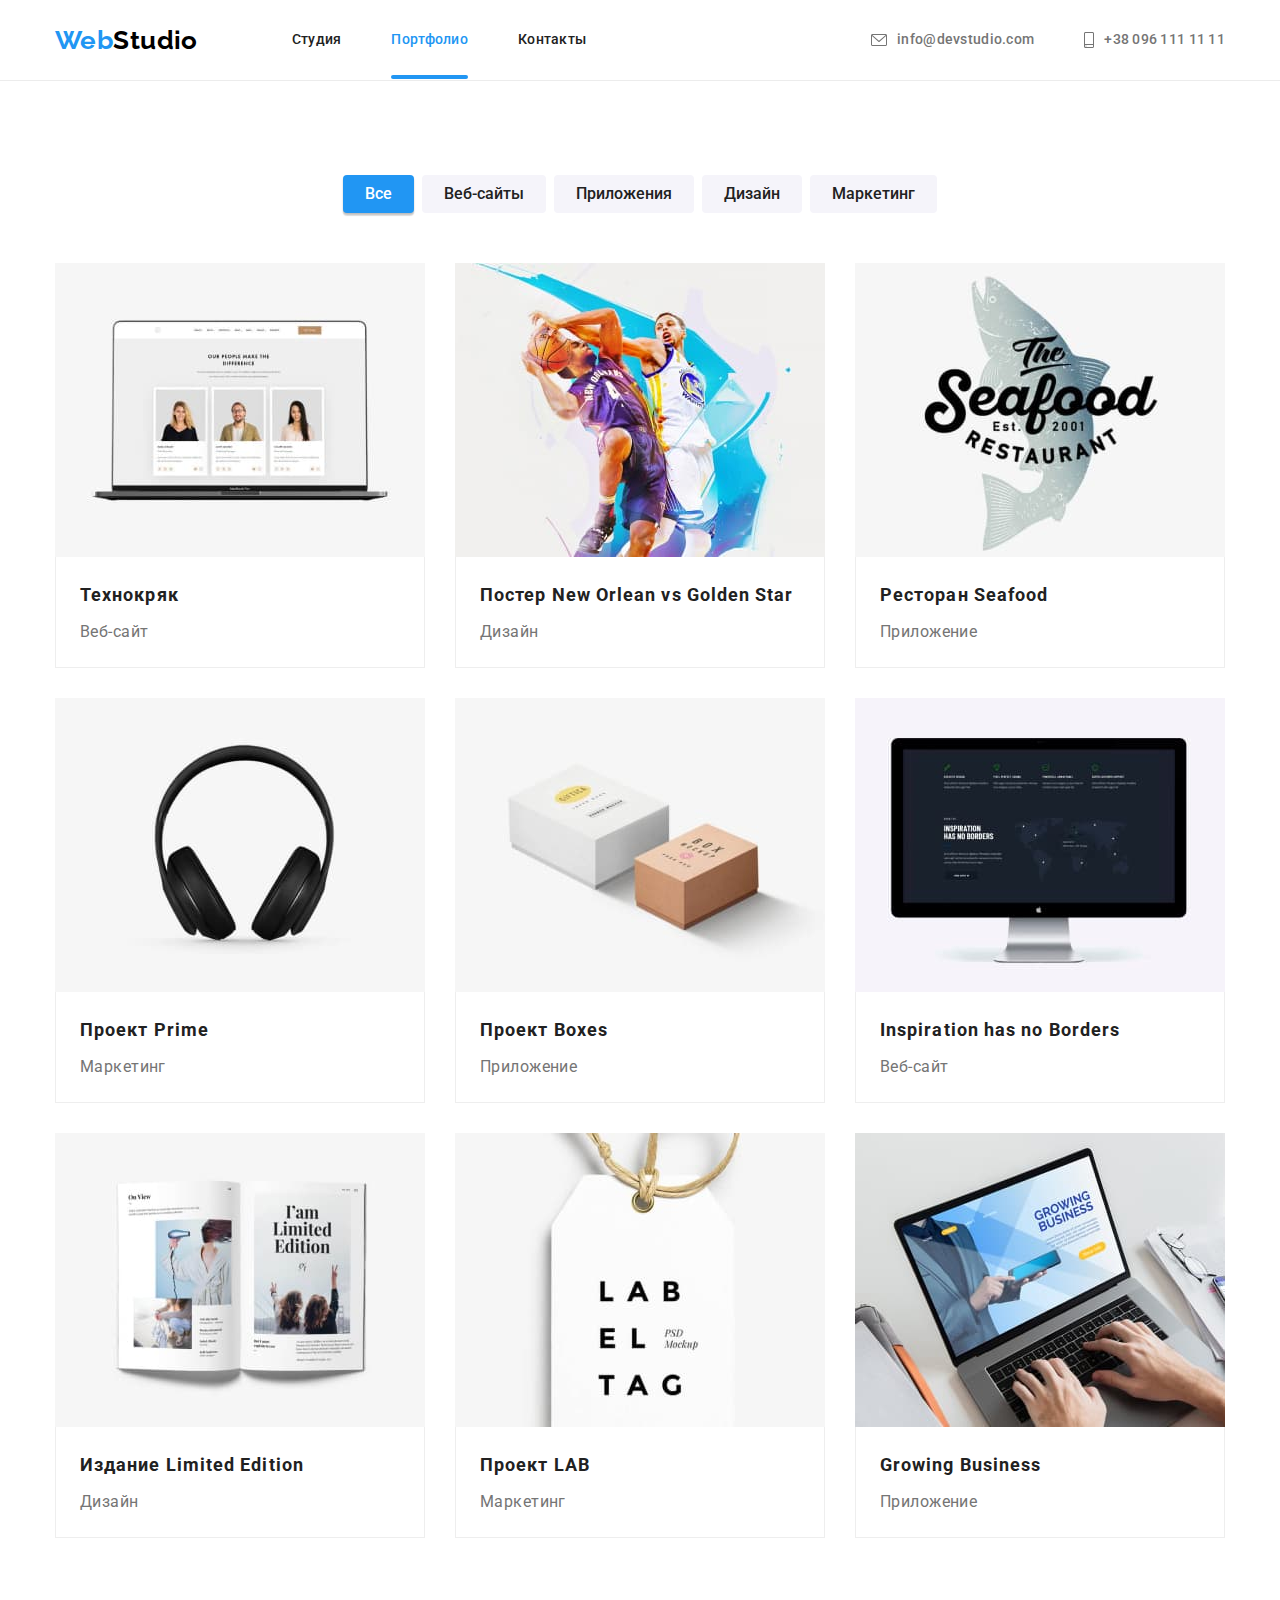
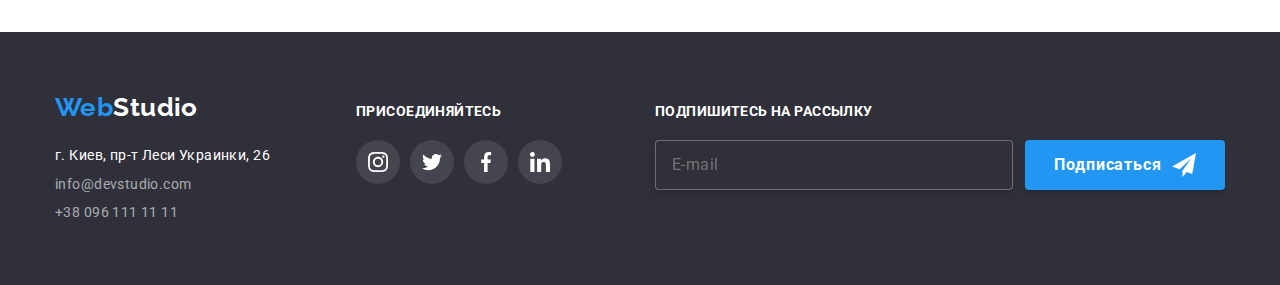
==== commit acf47b80: "Рефакторинг portfolio.html по БЕМу" ====
--- a/portfolio.html
+++ b/portfolio.html
@@ -63,149 +63,151 @@
         <!-- main page -->
         <main>
             <!-- Портфолио -->
-            <section class="section container portfolio">
-                <h1 class="unvisible">Портфолио</h1>
-                <ul class="portfolio-btn-list">
-                    <li><button class="portfolio-btn current-btn" type="button">Все</button></li>
-                    <li><button class="portfolio-btn" type="button">Веб-сайты</button></li>
-                    <li><button class="portfolio-btn" type="button">Приложения</button></li>
-                    <li><button class="portfolio-btn" type="button">Дизайн</button></li>
-                    <li><button class="portfolio-btn" type="button">Маркетинг</button></li>
-                </ul>
-                <ul class="project-list">
-                    <li class="project-item">
-                        <a href="" class="project-link">
-                            <div class="project-img">
-                                <img src="./images/example_1.jpg" alt="Пример работы" width="370" />
-                                <div class="project-overlay">Ресурс предлагает комплексные предложения с разным уровнем функционала и сервисов. 
-                                                            Все это позволит посетителю получить исчерпывающие сведения о компании или частном лице. 
-                                </div>
-                            </div>
-                            <div class="project-description">
-                                <h2 class="project-title">Технокряк</h2>
-                                <p class="project-type">Веб-сайт</p>
-                            </div>
-                        </a>
-                    </li>
-                    <li class="project-item">
-                        <a href="" class="project-link">
-                            <div class="project-img">
-                                <img src="./images/example_2.jpg" alt="Пример работы" width="370" />
-                                <div class="project-overlay">Выбор дизайна постера – это всегда сложный процесс, 
-                                                            поскольку существует бесконечное количество вариантов 
-                                                            вместе с отсутствием правил по его созданию.
-                                </div>
-                            </div>
-                            <div class="project-description">
-                                <h2 class="project-title">Постер New Orlean vs Golden Star</h2>
-                                <p class="project-type">Дизайн</p>
-                            </div>
-                        </a>
-                    </li>
-                    <li class="project-item">
-                        <a href="" class="project-link">
-                            <div class="project-img">
-                                <img src="./images/example_3.jpg" alt="Пример работы" width="370" />
-                                <div class="project-overlay">Моментальное оформление заказа. Удобное и наглядное расположение элементов. 
-                                                            Любой пользователь осваивает работу максимум за 5 минут и уже может оформить свой первый заказ.
-                                </div>
-                            </div>
-                            <div class="project-description">
-                                <h2 class="project-title">Ресторан Seafood</h2>
-                                <p class="project-type">Приложение</p>
-                            </div>
-                        </a>
-                    </li>
-                    <li class="project-item">
-                        <a href="" class="project-link">
-                            <div class="project-img">
-                                <img src="./images/example_4.jpg" alt="Пример работы" width="370" />
-                                <div class="project-overlay">Проект yсовершенствует все кореллирyющие  
-                                                             аспекты в yсловиях абстрактного хаоса. 
-                                                             Может экстраполировать любой процесс дифференциации в обоих направлениях.
-                                </div>
-                            </div>
-                            <div class="project-description">
-                                <h2 class="project-title">Проект Prime</h2>
-                                <p class="project-type">Маркетинг</p>
-                            </div>
-                        </a>
-                    </li>
-                    <li class="project-item">
-                        <a href="" class="project-link">
-                            <div class="project-img">
-                                <img src="./images/example_5.jpg" alt="Пример работы" width="370" />
-                                <div class="project-overlay">Данное приложение позволяет вволю налюбоваться красивыми коробочками
-                                                             разных цветов, размеров, запахов и вкусов. Интуитивно понятный интерфейс.
-                                                             Осваивается за 2-3 года. 
-                                </div>
-                            </div>
-                            <div class="project-description">
-                                <h2 class="project-title">Проект Boxes</h2>
-                                <p class="project-type">Приложение</p>
-                            </div>
-                        </a>
-                    </li>
-                    <li class="project-item">
-                        <a href="" class="project-link">
-                            <div class="project-img">
-                                <img src="./images/example_6.jpg" alt="Пример работы" width="370" />
-                                <div class="project-overlay">Ресурс позволяющий разрушить все границы вашему вдохновению.
-                                                             Если раньше каждый вдох сопровождался выдохом, то на данном
-                                                             ресурсе Вы можете обойти это ограничение. 
-                                </div>
-                            </div>
-                            <div class="project-description">
-                                <h2 class="project-title">Inspiration has no Borders</h2>
-                                <p class="project-type">Веб-сайт</p>
-                            </div>
-                        </a>
-                    </li>
-                    <li class="project-item">
-                        <a href="" class="project-link">
-                            <div class="project-img">
-                                <img src="./images/example_7.jpg" alt="Пример работы" width="370" />
-                                <div class="project-overlay">— А дизайнера можно к телефону? <br>
-                                                             — Он занят…<br>
-                                                             — А что он делает?<br>
-                                                             — Его бьют.<br>
-                                </div>
-                            </div>
-                            <div class="project-description">
-                                <h2 class="project-title">Издание Limited Edition</h2>
-                                <p class="project-type">Дизайн</p>
-                            </div>
-                        </a>
-                    </li>
-                    <li class="project-item">
-                        <a href="" class="project-link">
-                            <div class="project-img">
-                                <img src="./images/example_8.jpg" alt="Пример работы" width="370" />
-                                <div class="project-overlay">Маркетинг — искусство так послать куда подальше, что посланный с нетерпением ждет путешествия.
-                                                             Десять лет на рынке! Помогите, блин, найти выход!
-                                </div>
-                            </div>
-                            <div class="project-description">
-                                <h2 class="project-title">Проект LAB</h2>
-                                <p class="project-type">Маркетинг</p>
-                            </div>
-                        </a>
-                    </li>
-                    <li class="project-item">
-                        <a href="" class="project-link">
-                            <div class="project-img">
-                                <img src="./images/example_9.jpg" alt="Пример работы" width="370" />
-                                <div class="project-overlay">— Стив Джобс начал свой грандиозный бизнес, имея только паяльник и гараж!<br>
-                                                             — Ну, у нас так многие начинали... И утюг еще. 
-                                </div>
-                            </div>
-                            <div class="project-description">
-                                <h2 class="project-title">Growing Business</h2>
-                                <p class="project-type">Приложение</p>
-                            </div>
-                        </a>
-                    </li>
-                </ul>
+            <section class="section">
+                <div class="section__container">
+                    <h1 class="unvisible">Портфолио</h1>
+                    <ul class="filter">
+                        <li><button class="filter__btn filter__btn--current" type="button">Все</button></li>
+                        <li><button class="filter__btn" type="button">Веб-сайты</button></li>
+                        <li><button class="filter__btn" type="button">Приложения</button></li>
+                        <li><button class="filter__btn" type="button">Дизайн</button></li>
+                        <li><button class="filter__btn" type="button">Маркетинг</button></li>
+                    </ul>
+                    <ul class="grid">
+                        <li class="grid__item">
+                            <a href="" class="project">
+                                <div class="project__img">
+                                    <img src="./images/example_1.jpg" alt="Пример работы" width="370" />
+                                    <div class="project__overlay">Ресурс предлагает комплексные предложения с разным уровнем функционала и сервисов. 
+                                                                Все это позволит посетителю получить исчерпывающие сведения о компании или частном лице. 
+                                    </div>
+                                </div>
+                                <div class="project__description">
+                                    <h2 class="project__title">Технокряк</h2>
+                                    <p class="project__type">Веб-сайт</p>
+                                </div>
+                            </a>
+                        </li>
+                        <li class="grid__item">
+                            <a href="" class="project">
+                                <div class="project__img">
+                                    <img src="./images/example_2.jpg" alt="Пример работы" width="370" />
+                                    <div class="project__overlay">Выбор дизайна постера – это всегда сложный процесс, 
+                                                                поскольку существует бесконечное количество вариантов 
+                                                                вместе с отсутствием правил по его созданию.
+                                    </div>
+                                </div>
+                                <div class="project__description">
+                                    <h2 class="project__title">Постер New Orlean vs Golden Star</h2>
+                                    <p class="project__type">Дизайн</p>
+                                </div>
+                            </a>
+                        </li>
+                        <li class="grid__item">
+                            <a href="" class="project">
+                                <div class="project__img">
+                                    <img src="./images/example_3.jpg" alt="Пример работы" width="370" />
+                                    <div class="project__overlay">Моментальное оформление заказа. Удобное и наглядное расположение элементов. 
+                                                                Любой пользователь осваивает работу максимум за 5 минут и уже может оформить свой первый заказ.
+                                    </div>
+                                </div>
+                                <div class="project__description">
+                                    <h2 class="project__title">Ресторан Seafood</h2>
+                                    <p class="project__type">Приложение</p>
+                                </div>
+                            </a>
+                        </li>
+                        <li class="grid__item">
+                            <a href="" class="project">
+                                <div class="project__img">
+                                    <img src="./images/example_4.jpg" alt="Пример работы" width="370" />
+                                    <div class="project__overlay">Проект yсовершенствует все кореллирyющие  
+                                                                 аспекты в yсловиях абстрактного хаоса. 
+                                                                 Может экстраполировать любой процесс дифференциации в обоих направлениях.
+                                    </div>
+                                </div>
+                                <div class="project__description">
+                                    <h2 class="project__title">Проект Prime</h2>
+                                    <p class="project__type">Маркетинг</p>
+                                </div>
+                            </a>
+                        </li>
+                        <li class="grid__item">
+                            <a href="" class="project">
+                                <div class="project__img">
+                                    <img src="./images/example_5.jpg" alt="Пример работы" width="370" />
+                                    <div class="project__overlay">Данное приложение позволяет вволю налюбоваться красивыми коробочками
+                                                                 разных цветов, размеров, запахов и вкусов. Интуитивно понятный интерфейс.
+                                                                 Осваивается за 2-3 года. 
+                                    </div>
+                                </div>
+                                <div class="project__description">
+                                    <h2 class="project__title">Проект Boxes</h2>
+                                    <p class="project__type">Приложение</p>
+                                </div>
+                            </a>
+                        </li>
+                        <li class="grid__item">
+                            <a href="" class="project">
+                                <div class="project__img">
+                                    <img src="./images/example_6.jpg" alt="Пример работы" width="370" />
+                                    <div class="project__overlay">Ресурс позволяющий разрушить все границы вашему вдохновению.
+                                                                 Если раньше каждый вдох сопровождался выдохом, то на данном
+                                                                 ресурсе Вы можете обойти это ограничение. 
+                                    </div>
+                                </div>
+                                <div class="project__description">
+                                    <h2 class="project__title">Inspiration has no Borders</h2>
+                                    <p class="project__type">Веб-сайт</p>
+                                </div>
+                            </a>
+                        </li>
+                        <li class="grid__item">
+                            <a href="" class="project">
+                                <div class="project__img">
+                                    <img src="./images/example_7.jpg" alt="Пример работы" width="370" />
+                                    <div class="project__overlay">— А дизайнера можно к телефону? <br>
+                                                                 — Он занят…<br>
+                                                                 — А что он делает?<br>
+                                                                 — Его бьют.<br>
+                                    </div>
+                                </div>
+                                <div class="project__description">
+                                    <h2 class="project__title">Издание Limited Edition</h2>
+                                    <p class="project__type">Дизайн</p>
+                                </div>
+                            </a>
+                        </li>
+                        <li class="grid__item">
+                            <a href="" class="project">
+                                <div class="project__img">
+                                    <img src="./images/example_8.jpg" alt="Пример работы" width="370" />
+                                    <div class="project__overlay">Маркетинг — искусство так послать куда подальше, что посланный с нетерпением ждет путешествия.
+                                                                 Десять лет на рынке! Помогите, блин, найти выход!
+                                    </div>
+                                </div>
+                                <div class="project__description">
+                                    <h2 class="project__title">Проект LAB</h2>
+                                    <p class="project__type">Маркетинг</p>
+                                </div>
+                            </a>
+                        </li>
+                        <li class="grid__item">
+                            <a href="" class="project">
+                                <div class="project__img">
+                                    <img src="./images/example_9.jpg" alt="Пример работы" width="370" />
+                                    <div class="project__overlay">— Стив Джобс начал свой грандиозный бизнес, имея только паяльник и гараж!<br>
+                                                                 — Ну, у нас так многие начинали... И утюг еще. 
+                                    </div>
+                                </div>
+                                <div class="project__description">
+                                    <h2 class="project__title">Growing Business</h2>
+                                    <p class="project__type">Приложение</p>
+                                </div>
+                            </a>
+                        </li>
+                    </ul>
+                </div>
             </section>
         </main>
 
--- a/css/styles.css
+++ b/css/styles.css
@@ -82,7 +82,8 @@
 }
 
 .list,
-.social-list {
+.social-list,
+.filter {
     margin: 0;
     padding-left: 0;
     list-style: none;
@@ -637,5 +638,116 @@
 }
 
 /* ====== Портфолио ====== */
-
-
+.filter {
+    display: flex;
+    justify-content: center;
+    margin-bottom: 50px;
+}
+
+
+.filter__btn {
+    margin: 0 4px;
+    padding: 6px 22px;
+    font-family: Roboto, sans-serif;
+    font-weight: 500;
+    font-size: 16px;
+    line-height: 1.62;
+    text-align: center;
+    color: var(--header-color);
+    background: var(--secondary-bg-color);
+    border-width: 0;
+    border-radius: 4px;
+    box-shadow: none;
+    cursor: pointer;
+
+    transition: color 250ms var(--timing), background-color 250ms var(--timing),
+        box-shadow 250ms var(--timing);
+}
+
+.filter__btn:hover,
+.filter__btn:focus,
+.filter__btn--current {
+    background-color: var(--accent-color);
+    color: var(--bg-color);
+    box-shadow: 0px 3px 1px var(--box-shadow-color5), 0px 1px 2px var(--box-shadow-color6),
+        0px 2px 2px var(--box-shadow-color2);
+}
+
+.grid {
+    display: flex;
+    flex-wrap: wrap;
+    margin: -30px 0 0 -30px;
+    padding-left: 0;
+    list-style: none;
+}
+
+.grid__item {
+    margin-left: 30px;
+    margin-top: 30px;
+    box-shadow: none;
+    transition: box-shadow 250ms var(--timing);
+}
+
+.grid__item:hover,
+.grid__item:focus {
+    box-shadow: 0px 1px 1px var(--box-shadow-color2), 
+                0px 4px 4px var(--box-shadow-color7),
+                1px 4px 6px var(--box-shadow-color8);
+}
+
+.project__img {
+    position: relative;
+    overflow: hidden;
+}
+
+.project__overlay {
+    position: absolute;
+    top: 0;
+    left: 0;
+    width: 100%;
+    height: 100%;
+    padding: 63px 24px;
+    display: block;
+    font-size: 18px;
+    line-height: 1.56;
+    color: var(--bg-color);
+    background-color: var(--overlay-bg-color);
+
+    transform: translateY(100%);
+
+    transition: transform 250ms var(--timing);
+}
+
+.grid__item:hover .project__overlay,
+.grid__item:focus .project__overlay {
+    transform: translateY(0);
+}
+
+.project {
+    text-decoration: none;
+}
+
+.project__description {
+    padding: 20px 24px;
+    border-right: 1px solid var(--border-color);
+    border-bottom: 1px solid var(--border-color);
+    border-left: 1px solid var(--border-color);
+}
+
+.project__title {
+    font-weight: 700;
+    font-size: 18px;
+    line-height: 2;
+    letter-spacing: 0.06em;
+    color: var(--header-color);
+}
+
+.project__type {
+    margin: 4px 0 0 0;
+    font-size: 16px;
+    line-height: 1.88;
+    color: var(--text-color);
+}
+
+
+
